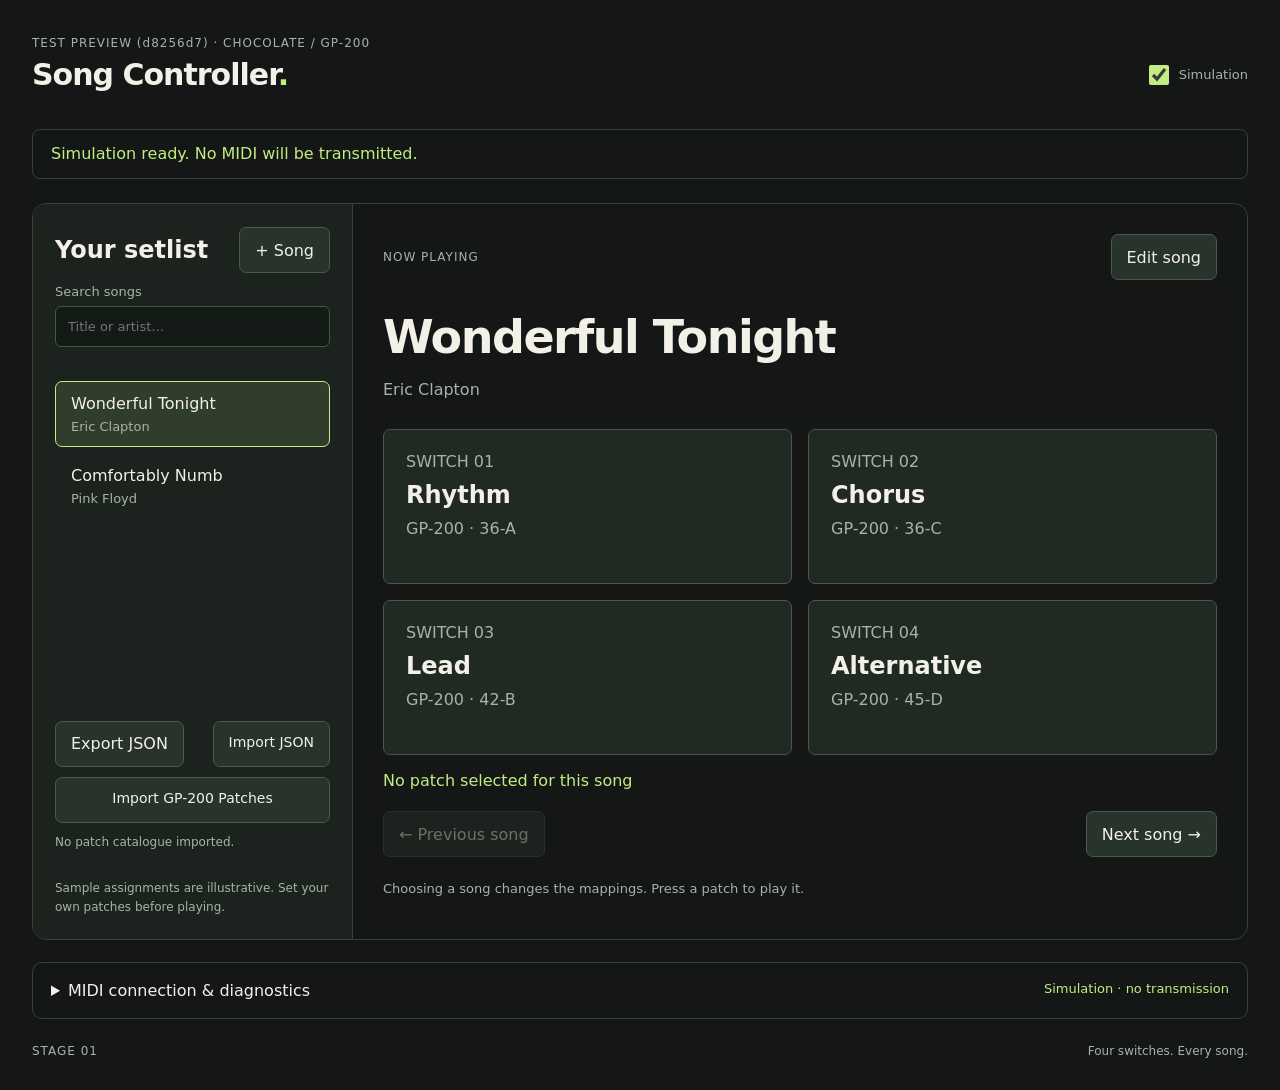
==== index.html @ b655207d "Preview of d8256d7: optional MIDI song selection (TEST)" ====
<!doctype html>
<html lang="en"><head><meta charset="utf-8"><meta name="viewport" content="width=device-width,initial-scale=1"><title>TEST PREVIEW · Chocolate · Song Controller</title><link rel="stylesheet" href="style.css"></head><body>
<header><div><span class="eyebrow">TEST PREVIEW (d8256d7) · CHOCOLATE / GP-200</span><h1>Song Controller<span class="dot">.</span></h1></div><label class="mode"><input id="simulation" type="checkbox" checked> Simulation</label></header>
<div id="notice" role="status" aria-live="polite">Simulation ready. No MIDI will be transmitted.</div>
<main><aside><div class="row"><h2>Your setlist</h2><button id="add">+ Song</button></div><label>Search songs<input id="search" type="search" placeholder="Title or artist…"></label><nav id="songs" aria-label="Song list"></nav><div class="row"><button id="export">Export JSON</button><label class="file">Import JSON<input id="import" type="file" accept=".json,application/json"></label></div><label class="file patch-import">Import GP-200 Patches<input id="patch-import" type="file" accept=".zip,application/zip"></label><p id="patch-summary" role="status" aria-live="polite">No patch catalogue imported.</p><small>Sample assignments are illustrative. Set your own patches before playing.</small></aside>
<section class="performance"><div class="row"><span class="eyebrow">NOW PLAYING</span><button id="edit">Edit song</button></div><h2 id="title"></h2><p id="artist"></p><div id="patches" class="patches"></div><p id="selected" aria-live="polite">No patch selected</p><div class="row"><button id="previous">← Previous song</button><button id="next">Next song →</button></div><p class="hint">Choosing a song changes the mappings. Press a patch to play it.</p></section></main>
<details><summary>MIDI connection & diagnostics <span id="status">Simulation</span></summary><div class="settings"><p>Close MIDI-OX first. GP-200 receive source: USB; receive channel: 1.</p><div class="row"><button id="discover">Find MIDI devices</button><button id="disconnect">Disconnect</button></div><label>Chocolate input<select id="input"></select></label><label>GP-200 output<select id="output"></select></label><label>Song Select MIDI Input (optional)<select id="song-input"></select></label><small>Optional: lets MobileSheets or another MIDI app choose songs by MIDI Song Number. Send CC0 (bank) before every Program Change; the last bank is remembered per channel.</small><button id="connect">Connect selected devices</button><pre id="log" aria-label="MIDI diagnostic log"></pre></div></details>
<dialog id="editor"><form id="form"><div class="row"><h2>Edit song</h2><button type="button" id="cancel">Cancel</button></div><label>Title<input name="title" required maxlength="200"></label><label>Artist<input name="artist" maxlength="200"></label><label>MIDI Song Number (optional)<input name="midiSong" type="number" min="1" max="16384" step="1" placeholder="None"></label><small id="midi-song-hint"></small><div id="assignments"></div><p id="edit-error" role="alert"></p><div class="row"><button type="button" id="up">Move up</button><button type="button" id="down">Move down</button><button type="button" id="delete" class="danger">Delete song</button><button type="submit" class="primary">Save changes</button></div></form></dialog>
<footer>STAGE 01 <span>Four switches. Every song.</span></footer><script type="module" src="app.js"></script></body></html>
---- style.css ----
:root{color-scheme:dark;font-family:Segoe UI,system-ui,sans-serif;background:#141715;color:#f3f0e7;--muted:#a7b3a9;--green:#c1ed83;--line:#364139}*{box-sizing:border-box}body{max-width:1400px;margin:auto;padding:32px}header,.row,footer{display:flex;align-items:center;justify-content:space-between;gap:12px}h1{font-size:30px;margin:6px 0 25px;letter-spacing:-1px}h2{margin:10px 0}.dot{color:var(--green)}.eyebrow,small,footer{font-size:12px;color:var(--muted);letter-spacing:1px}.mode{display:flex;align-items:center;gap:10px}#notice{padding:14px 18px;border:1px solid var(--line);border-radius:8px;color:var(--green);margin:12px 0 24px;min-height:50px}main{display:grid;grid-template-columns:320px 1fr;border:1px solid var(--line);border-radius:14px;overflow:hidden}aside{background:#1c221e;padding:22px;border-right:1px solid var(--line)}label{display:block;font-size:13px;color:var(--muted);margin:10px 0}input,select{display:block;width:100%;background:#141a16;color:#f3f0e7;border:1px solid #47564b;padding:12px;border-radius:6px;margin-top:7px;font:inherit}input[type=checkbox]{display:inline;width:20px;height:20px;margin:0;accent-color:var(--green)}button,.file{background:#28332b;color:#f3f0e7;border:1px solid #49594d;border-radius:7px;padding:12px 15px;font:inherit;cursor:pointer;min-height:46px}button:hover,.file:hover{background:#38493c}button:focus-visible,input:focus-visible,select:focus-visible,summary:focus-visible,.file:focus-within{outline:3px solid var(--green);outline-offset:3px}button:disabled{opacity:.4;cursor:default}nav{margin:18px 0;max-height:430px;overflow:auto}nav button{display:block;width:100%;text-align:left;background:transparent;border-color:transparent;margin:6px 0}nav button.active{border-color:var(--green);background:#303d2d}nav span{display:block;font-size:13px;color:var(--muted);margin-top:6px}.performance{padding:30px}#title{font-size:clamp(27px,4vw,46px);letter-spacing:-1.5px;margin-top:30px}#artist{color:var(--muted);margin-bottom:30px}.patches{display:grid;grid-template-columns:1fr 1fr;gap:16px}.patch{padding:22px;text-align:left;min-height:155px;background:#202a23;display:flex;flex-direction:column;gap:10px}.patch strong{font-size:24px}.patch span{color:var(--muted)}.patch.active{background:var(--green);color:#162014;border-color:var(--green)}.patch.active span{color:#30452b}#selected{min-height:24px;color:var(--green)}.hint{font-size:13px;color:var(--muted);margin-top:24px}small{display:block;line-height:1.6;margin-top:18px;letter-spacing:0}.file{position:relative;font-size:14px;margin:0;overflow:hidden}.file input{position:absolute;inset:0;opacity:0;cursor:pointer;margin:0}details{border:1px solid var(--line);border-radius:10px;margin-top:22px}summary{cursor:pointer;padding:18px}#status{float:right;font-size:13px;color:var(--green)}.settings{padding:0 22px 22px;max-width:800px}pre{background:#101410;padding:14px;max-height:180px;overflow:auto;white-space:pre-wrap;font-size:12px}dialog{background:#202a23;color:inherit;border:1px solid #60765a;border-radius:12px;width:min(700px,95vw);max-height:90vh;padding:24px}dialog::backdrop{background:#000a}fieldset{border:1px solid var(--line);border-radius:7px;margin:15px 0;display:grid;grid-template-columns:2fr 1fr 1fr;gap:12px}legend{color:var(--green)}.danger,#edit-error{color:#ffb4a6}.primary{background:var(--green);color:#162014}footer{padding-top:25px}footer span{letter-spacing:0}@media(max-width:800px){body{padding:16px}main{grid-template-columns:240px 1fr}.performance{padding:20px}.patches{gap:10px}.patch{padding:16px}.row{flex-wrap:wrap}}@media(max-width:600px){main{display:flex;flex-direction:column}aside{border-right:0;border-bottom:1px solid var(--line)}nav{max-height:180px}.patch{min-height:140px}.patch strong{font-size:21px}header{align-items:flex-start}h1{font-size:25px}.mode{font-size:12px}fieldset{grid-template-columns:1fr 1fr}fieldset label:first-of-type{grid-column:1/-1}#status{float:none;display:block;margin-top:8px}}

/* Keep long setlists inside their panel at every screen size. */
aside{display:flex;flex-direction:column;min-height:0;min-width:0}
aside nav{flex:1 1 auto;min-height:0;overscroll-behavior:contain}
aside>.row,aside>label,aside>small{flex-shrink:0}
.performance{min-width:0}
#title,.patch strong,nav button{overflow-wrap:anywhere}

/* Short laptop and landscape-tablet viewports, including browser chrome. */
@media(min-width:601px) and (max-height:850px){
  body{padding:14px 20px}
  header{min-height:48px}
  h1{font-size:26px;margin:2px 0 4px}
  #notice{min-height:40px;padding:9px 14px;margin:6px 0 12px;font-size:14px}
  main{grid-template-columns:280px 1fr}
  aside{padding:14px;max-height:max(430px,calc(100dvh - 190px))}
  aside h2{font-size:19px;margin:4px 0}
  aside label{margin:6px 0}
  aside input{padding:10px;margin-top:4px}
  aside nav{margin:8px 0;max-height:none}
  nav button{padding:8px 10px;margin:2px 0;min-height:48px}
  nav span{margin-top:3px;font-size:12px}
  aside>.row{gap:6px}
  aside .row button,aside .file{padding:10px;font-size:13px;min-height:44px}
  aside small{margin-top:10px;line-height:1.4}
  .performance{padding:14px 20px}
  .performance>.row:first-child button{min-height:44px;padding:9px 14px}
  #title{font-size:clamp(26px,3vw,36px);letter-spacing:-1px;line-height:1.15;margin:10px 0 4px}
  #artist{margin:0 0 14px;font-size:15px}
  .patches{gap:10px}
  .patch{padding:12px 16px;min-height:104px;gap:5px}
  .patch strong{font-size:22px;line-height:1.15}
  .patch span{font-size:13px}
  #selected{font-size:13px;min-height:18px;margin:8px 0}
  .performance>.row button{min-height:44px;padding:9px 14px}
  .hint{font-size:12px;margin:10px 0 0}
  details{margin-top:12px}
  summary{padding:12px 16px;min-height:44px}
  footer{padding-top:12px}
}
@media(min-width:601px) and (max-width:900px) and (max-height:850px){
  main{grid-template-columns:240px 1fr}
  .performance{padding:14px}
  .patch{padding:12px}
}
@media(max-width:600px){
  aside nav{flex:0 1 auto;max-height:180px}
}

/* One compact search field per switch, with bounded results only while searching. */
#patch-summary{white-space:pre-wrap;overflow-wrap:anywhere;font-size:12px;color:var(--muted);max-height:110px;overflow:auto;flex-shrink:0}
.patch-import{flex-shrink:0;text-align:center;margin-top:10px}
.patch-picker{grid-column:1/-1;position:relative;min-width:0;margin:0}
.patch-results{position:absolute;top:100%;left:0;right:0;z-index:2;max-height:150px;overflow:auto;background:#141a16;border:1px solid var(--line);box-shadow:0 6px 16px #0008}
.patch-results:empty{display:none}
.patch-results button{display:block;width:100%;text-align:left;border:0;border-radius:0;min-height:36px;padding:8px;font-size:13px;overflow-wrap:anywhere}
.patch-results p{padding:8px;margin:0;font-size:13px}
#editor{padding:16px;width:min(760px,95vw);overflow:auto}
#editor form>label{display:inline-block;width:calc(50% - 8px);margin:4px 4px 8px 0}
#assignments{display:grid;grid-template-columns:1fr 1fr;gap:10px}
#assignments fieldset{min-width:0;margin:0;padding:10px;gap:6px;grid-template-columns:minmax(0,2fr) minmax(65px,1fr) minmax(60px,1fr)}
#assignments label{margin:2px 0;min-width:0}
#editor input,#editor select{padding:8px;margin-top:4px;min-height:36px}
#editor .row{flex-wrap:wrap}
@media(max-width:600px){#assignments{grid-template-columns:1fr}#editor form>label{display:block;width:100%}#assignments fieldset label:first-of-type{grid-column:auto}}

#assignments fieldset:nth-child(n+3) .patch-results{top:auto;bottom:100%}
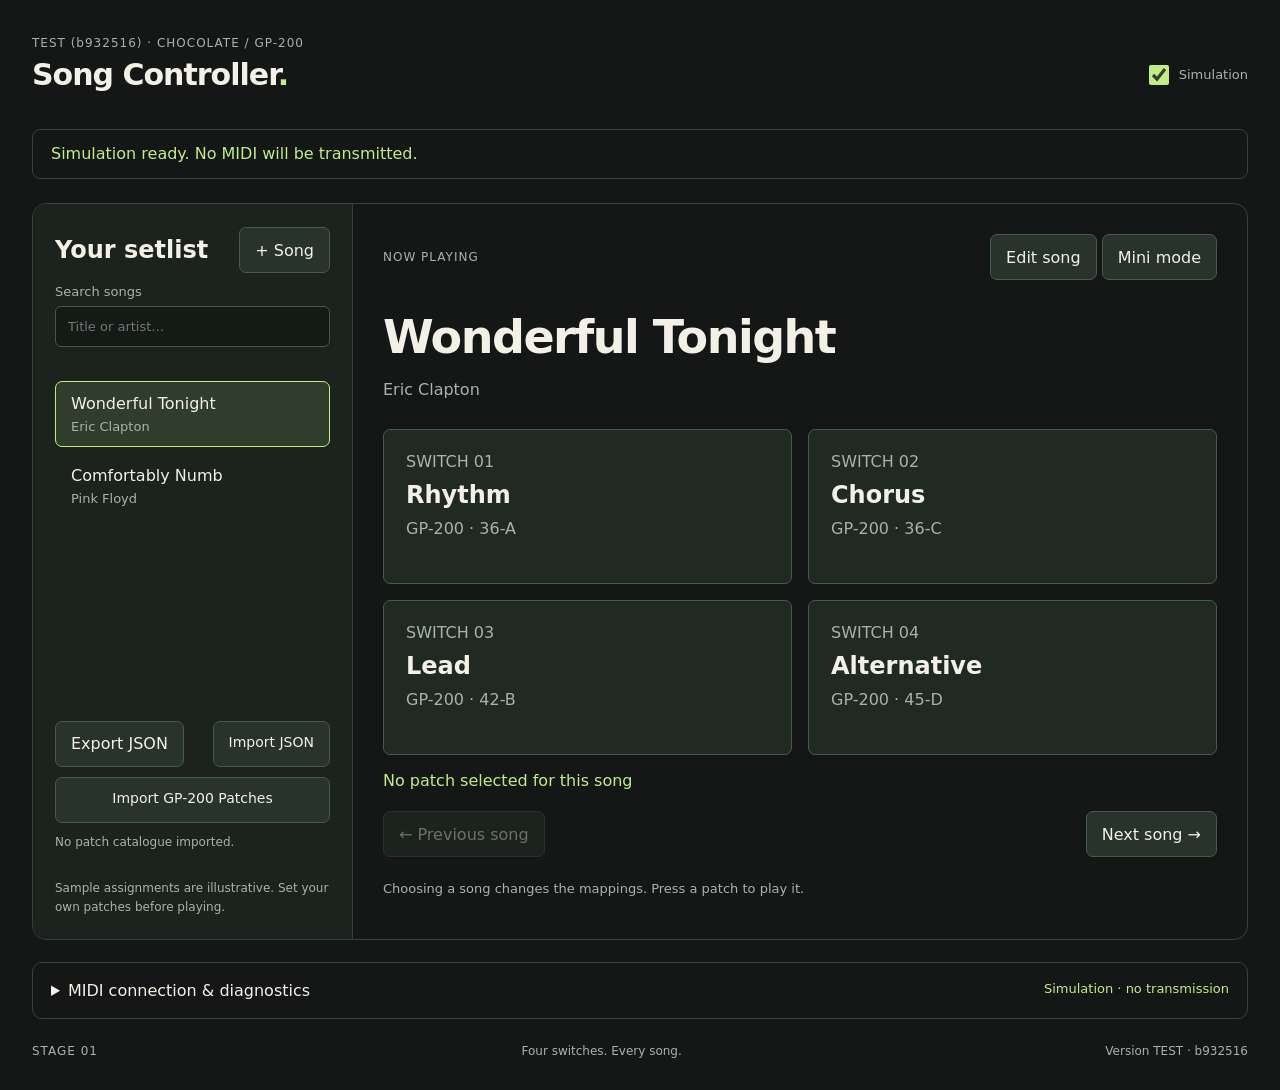
==== commit 44145995: "Preview of b932516: Mini Mode and installable PWA (TEST) Co-Authored-By: Claude Opus 5.5 <noreply@an" ====
--- a/index.html
+++ b/index.html
@@ -1,9 +1,9 @@
 <!doctype html>
-<html lang="en"><head><meta charset="utf-8"><meta name="viewport" content="width=device-width,initial-scale=1"><title>TEST PREVIEW · Chocolate · Song Controller</title><link rel="stylesheet" href="style.css"></head><body>
-<header><div><span class="eyebrow">TEST PREVIEW (d8256d7) · CHOCOLATE / GP-200</span><h1>Song Controller<span class="dot">.</span></h1></div><label class="mode"><input id="simulation" type="checkbox" checked> Simulation</label></header>
-<div id="notice" role="status" aria-live="polite">Simulation ready. No MIDI will be transmitted.</div>
+<html lang="en"><head><meta charset="utf-8"><meta name="viewport" content="width=device-width,initial-scale=1"><title>Chocolate · Song Controller</title><link rel="stylesheet" href="style.css"><link rel="manifest" href="manifest.webmanifest"><meta name="theme-color" content="#141715"><link rel="icon" href="icons/live-192.png"><script src="version.js"></script></head><body>
+<header><div><span class="eyebrow" id="eyebrow">CHOCOLATE / GP-200</span><h1>Song Controller<span class="dot">.</span></h1></div><label class="mode"><input id="simulation" type="checkbox" checked> Simulation</label></header>
+<button id="update" hidden>Update ready · reload</button><div id="notice" role="status" aria-live="polite">Simulation ready. No MIDI will be transmitted.</div>
 <main><aside><div class="row"><h2>Your setlist</h2><button id="add">+ Song</button></div><label>Search songs<input id="search" type="search" placeholder="Title or artist…"></label><nav id="songs" aria-label="Song list"></nav><div class="row"><button id="export">Export JSON</button><label class="file">Import JSON<input id="import" type="file" accept=".json,application/json"></label></div><label class="file patch-import">Import GP-200 Patches<input id="patch-import" type="file" accept=".zip,application/zip"></label><p id="patch-summary" role="status" aria-live="polite">No patch catalogue imported.</p><small>Sample assignments are illustrative. Set your own patches before playing.</small></aside>
-<section class="performance"><div class="row"><span class="eyebrow">NOW PLAYING</span><button id="edit">Edit song</button></div><h2 id="title"></h2><p id="artist"></p><div id="patches" class="patches"></div><p id="selected" aria-live="polite">No patch selected</p><div class="row"><button id="previous">← Previous song</button><button id="next">Next song →</button></div><p class="hint">Choosing a song changes the mappings. Press a patch to play it.</p></section></main>
+<section class="performance"><div class="row"><span class="eyebrow">NOW PLAYING</span><span class="actions"><button id="edit">Edit song</button> <button id="mini-toggle">Mini mode</button></span></div><h2 id="title"></h2><p id="artist"></p><div id="patches" class="patches"></div><p id="selected" aria-live="polite">No patch selected</p><div class="row"><button id="previous">← Previous song</button><button id="next">Next song →</button></div><p class="hint">Choosing a song changes the mappings. Press a patch to play it.</p></section></main>
 <details><summary>MIDI connection & diagnostics <span id="status">Simulation</span></summary><div class="settings"><p>Close MIDI-OX first. GP-200 receive source: USB; receive channel: 1.</p><div class="row"><button id="discover">Find MIDI devices</button><button id="disconnect">Disconnect</button></div><label>Chocolate input<select id="input"></select></label><label>GP-200 output<select id="output"></select></label><label>Song Select MIDI Input (optional)<select id="song-input"></select></label><small>Optional: lets MobileSheets or another MIDI app choose songs by MIDI Song Number. Send CC0 (bank) before every Program Change; the last bank is remembered per channel.</small><button id="connect">Connect selected devices</button><pre id="log" aria-label="MIDI diagnostic log"></pre></div></details>
 <dialog id="editor"><form id="form"><div class="row"><h2>Edit song</h2><button type="button" id="cancel">Cancel</button></div><label>Title<input name="title" required maxlength="200"></label><label>Artist<input name="artist" maxlength="200"></label><label>MIDI Song Number (optional)<input name="midiSong" type="number" min="1" max="16384" step="1" placeholder="None"></label><small id="midi-song-hint"></small><div id="assignments"></div><p id="edit-error" role="alert"></p><div class="row"><button type="button" id="up">Move up</button><button type="button" id="down">Move down</button><button type="button" id="delete" class="danger">Delete song</button><button type="submit" class="primary">Save changes</button></div></form></dialog>
-<footer>STAGE 01 <span>Four switches. Every song.</span></footer><script type="module" src="app.js"></script></body></html>
+<footer>STAGE 01 <span>Four switches. Every song.</span><span id="version"></span></footer><script type="module" src="app.js"></script></body></html>
--- a/style.css
+++ b/style.css
@@ -1,68 +1,90 @@
-:root{color-scheme:dark;font-family:Segoe UI,system-ui,sans-serif;background:#141715;color:#f3f0e7;--muted:#a7b3a9;--green:#c1ed83;--line:#364139}*{box-sizing:border-box}body{max-width:1400px;margin:auto;padding:32px}header,.row,footer{display:flex;align-items:center;justify-content:space-between;gap:12px}h1{font-size:30px;margin:6px 0 25px;letter-spacing:-1px}h2{margin:10px 0}.dot{color:var(--green)}.eyebrow,small,footer{font-size:12px;color:var(--muted);letter-spacing:1px}.mode{display:flex;align-items:center;gap:10px}#notice{padding:14px 18px;border:1px solid var(--line);border-radius:8px;color:var(--green);margin:12px 0 24px;min-height:50px}main{display:grid;grid-template-columns:320px 1fr;border:1px solid var(--line);border-radius:14px;overflow:hidden}aside{background:#1c221e;padding:22px;border-right:1px solid var(--line)}label{display:block;font-size:13px;color:var(--muted);margin:10px 0}input,select{display:block;width:100%;background:#141a16;color:#f3f0e7;border:1px solid #47564b;padding:12px;border-radius:6px;margin-top:7px;font:inherit}input[type=checkbox]{display:inline;width:20px;height:20px;margin:0;accent-color:var(--green)}button,.file{background:#28332b;color:#f3f0e7;border:1px solid #49594d;border-radius:7px;padding:12px 15px;font:inherit;cursor:pointer;min-height:46px}button:hover,.file:hover{background:#38493c}button:focus-visible,input:focus-visible,select:focus-visible,summary:focus-visible,.file:focus-within{outline:3px solid var(--green);outline-offset:3px}button:disabled{opacity:.4;cursor:default}nav{margin:18px 0;max-height:430px;overflow:auto}nav button{display:block;width:100%;text-align:left;background:transparent;border-color:transparent;margin:6px 0}nav button.active{border-color:var(--green);background:#303d2d}nav span{display:block;font-size:13px;color:var(--muted);margin-top:6px}.performance{padding:30px}#title{font-size:clamp(27px,4vw,46px);letter-spacing:-1.5px;margin-top:30px}#artist{color:var(--muted);margin-bottom:30px}.patches{display:grid;grid-template-columns:1fr 1fr;gap:16px}.patch{padding:22px;text-align:left;min-height:155px;background:#202a23;display:flex;flex-direction:column;gap:10px}.patch strong{font-size:24px}.patch span{color:var(--muted)}.patch.active{background:var(--green);color:#162014;border-color:var(--green)}.patch.active span{color:#30452b}#selected{min-height:24px;color:var(--green)}.hint{font-size:13px;color:var(--muted);margin-top:24px}small{display:block;line-height:1.6;margin-top:18px;letter-spacing:0}.file{position:relative;font-size:14px;margin:0;overflow:hidden}.file input{position:absolute;inset:0;opacity:0;cursor:pointer;margin:0}details{border:1px solid var(--line);border-radius:10px;margin-top:22px}summary{cursor:pointer;padding:18px}#status{float:right;font-size:13px;color:var(--green)}.settings{padding:0 22px 22px;max-width:800px}pre{background:#101410;padding:14px;max-height:180px;overflow:auto;white-space:pre-wrap;font-size:12px}dialog{background:#202a23;color:inherit;border:1px solid #60765a;border-radius:12px;width:min(700px,95vw);max-height:90vh;padding:24px}dialog::backdrop{background:#000a}fieldset{border:1px solid var(--line);border-radius:7px;margin:15px 0;display:grid;grid-template-columns:2fr 1fr 1fr;gap:12px}legend{color:var(--green)}.danger,#edit-error{color:#ffb4a6}.primary{background:var(--green);color:#162014}footer{padding-top:25px}footer span{letter-spacing:0}@media(max-width:800px){body{padding:16px}main{grid-template-columns:240px 1fr}.performance{padding:20px}.patches{gap:10px}.patch{padding:16px}.row{flex-wrap:wrap}}@media(max-width:600px){main{display:flex;flex-direction:column}aside{border-right:0;border-bottom:1px solid var(--line)}nav{max-height:180px}.patch{min-height:140px}.patch strong{font-size:21px}header{align-items:flex-start}h1{font-size:25px}.mode{font-size:12px}fieldset{grid-template-columns:1fr 1fr}fieldset label:first-of-type{grid-column:1/-1}#status{float:none;display:block;margin-top:8px}}
+:root{color-scheme:dark;font-family:Segoe UI,system-ui,sans-serif;background:#141715;color:#f3f0e7;--muted:#a7b3a9;--green:#c1ed83;--line:#364139}*{box-sizing:border-box}body{max-width:1400px;margin:auto;padding:32px}header,.row,footer{display:flex;align-items:center;justify-content:space-between;gap:12px}h1{font-size:30px;margin:6px 0 25px;letter-spacing:-1px}h2{margin:10px 0}.dot{color:var(--green)}.eyebrow,small,footer{font-size:12px;color:var(--muted);letter-spacing:1px}.mode{display:flex;align-items:center;gap:10px}#notice{padding:14px 18px;border:1px solid var(--line);border-radius:8px;color:var(--green);margin:12px 0 24px;min-height:50px}main{display:grid;grid-template-columns:320px 1fr;border:1px solid var(--line);border-radius:14px;overflow:hidden}aside{background:#1c221e;padding:22px;border-right:1px solid var(--line)}label{display:block;font-size:13px;color:var(--muted);margin:10px 0}input,select{display:block;width:100%;background:#141a16;color:#f3f0e7;border:1px solid #47564b;padding:12px;border-radius:6px;margin-top:7px;font:inherit}input[type=checkbox]{display:inline;width:20px;height:20px;margin:0;accent-color:var(--green)}button,.file{background:#28332b;color:#f3f0e7;border:1px solid #49594d;border-radius:7px;padding:12px 15px;font:inherit;cursor:pointer;min-height:46px}button:hover,.file:hover{background:#38493c}button:focus-visible,input:focus-visible,select:focus-visible,summary:focus-visible,.file:focus-within{outline:3px solid var(--green);outline-offset:3px}button:disabled{opacity:.4;cursor:default}nav{margin:18px 0;max-height:430px;overflow:auto}nav button{display:block;width:100%;text-align:left;background:transparent;border-color:transparent;margin:6px 0}nav button.active{border-color:var(--green);background:#303d2d}nav span{display:block;font-size:13px;color:var(--muted);margin-top:6px}.performance{padding:30px}#title{font-size:clamp(27px,4vw,46px);letter-spacing:-1.5px;margin-top:30px}#artist{color:var(--muted);margin-bottom:30px}.patches{display:grid;grid-template-columns:1fr 1fr;gap:16px}.patch{padding:22px;text-align:left;min-height:155px;background:#202a23;display:flex;flex-direction:column;gap:10px}.patch strong{font-size:24px}.patch span{color:var(--muted)}.patch.active{background:var(--green);color:#162014;border-color:var(--green)}.patch.active span{color:#30452b}#selected{min-height:24px;color:var(--green)}.hint{font-size:13px;color:var(--muted);margin-top:24px}small{display:block;line-height:1.6;margin-top:18px;letter-spacing:0}.file{position:relative;font-size:14px;margin:0;overflow:hidden}.file input{position:absolute;inset:0;opacity:0;cursor:pointer;margin:0}details{border:1px solid var(--line);border-radius:10px;margin-top:22px}summary{cursor:pointer;padding:18px}#status{float:right;font-size:13px;color:var(--green)}.settings{padding:0 22px 22px;max-width:800px}pre{background:#101410;padding:14px;max-height:180px;overflow:auto;white-space:pre-wrap;font-size:12px}dialog{background:#202a23;color:inherit;border:1px solid #60765a;border-radius:12px;width:min(700px,95vw);max-height:90vh;padding:24px}dialog::backdrop{background:#000a}fieldset{border:1px solid var(--line);border-radius:7px;margin:15px 0;display:grid;grid-template-columns:2fr 1fr 1fr;gap:12px}legend{color:var(--green)}.danger,#edit-error{color:#ffb4a6}.primary{background:var(--green);color:#162014}footer{padding-top:25px}footer span{letter-spacing:0}@media(max-width:800px){body{padding:16px}main{grid-template-columns:240px 1fr}.performance{padding:20px}.patches{gap:10px}.patch{padding:16px}.row{flex-wrap:wrap}}@media(max-width:600px){main{display:flex;flex-direction:column}aside{border-right:0;border-bottom:1px solid var(--line)}nav{max-height:180px}.patch{min-height:140px}.patch strong{font-size:21px}header{align-items:flex-start}h1{font-size:25px}.mode{font-size:12px}fieldset{grid-template-columns:1fr 1fr}fieldset label:first-of-type{grid-column:1/-1}#status{float:none;display:block;margin-top:8px}}
+
+/* Keep long setlists inside their panel at every screen size. */
+aside{display:flex;flex-direction:column;min-height:0;min-width:0}
+aside nav{flex:1 1 auto;min-height:0;overscroll-behavior:contain}
+aside>.row,aside>label,aside>small{flex-shrink:0}
+.performance{min-width:0}
+#title,.patch strong,nav button{overflow-wrap:anywhere}
+
+/* Short laptop and landscape-tablet viewports, including browser chrome. */
+@media(min-width:601px) and (max-height:850px){
+  body{padding:14px 20px}
+  header{min-height:48px}
+  h1{font-size:26px;margin:2px 0 4px}
+  #notice{min-height:40px;padding:9px 14px;margin:6px 0 12px;font-size:14px}
+  main{grid-template-columns:280px 1fr}
+  aside{padding:14px;max-height:max(430px,calc(100dvh - 190px))}
+  aside h2{font-size:19px;margin:4px 0}
+  aside label{margin:6px 0}
+  aside input{padding:10px;margin-top:4px}
+  aside nav{margin:8px 0;max-height:none}
+  nav button{padding:8px 10px;margin:2px 0;min-height:48px}
+  nav span{margin-top:3px;font-size:12px}
+  aside>.row{gap:6px}
+  aside .row button,aside .file{padding:10px;font-size:13px;min-height:44px}
+  aside small{margin-top:10px;line-height:1.4}
+  .performance{padding:14px 20px}
+  .performance>.row:first-child button{min-height:44px;padding:9px 14px}
+  #title{font-size:clamp(26px,3vw,36px);letter-spacing:-1px;line-height:1.15;margin:10px 0 4px}
+  #artist{margin:0 0 14px;font-size:15px}
+  .patches{gap:10px}
+  .patch{padding:12px 16px;min-height:104px;gap:5px}
+  .patch strong{font-size:22px;line-height:1.15}
+  .patch span{font-size:13px}
+  #selected{font-size:13px;min-height:18px;margin:8px 0}
+  .performance>.row button{min-height:44px;padding:9px 14px}
+  .hint{font-size:12px;margin:10px 0 0}
+  details{margin-top:12px}
+  summary{padding:12px 16px;min-height:44px}
+  footer{padding-top:12px}
+}
+@media(min-width:601px) and (max-width:900px) and (max-height:850px){
+  main{grid-template-columns:240px 1fr}
+  .performance{padding:14px}
+  .patch{padding:12px}
+}
+@media(max-width:600px){
+  aside nav{flex:0 1 auto;max-height:180px}
+}
+
+/* One compact search field per switch, with bounded results only while searching. */
+#patch-summary{white-space:pre-wrap;overflow-wrap:anywhere;font-size:12px;color:var(--muted);max-height:110px;overflow:auto;flex-shrink:0}
+.patch-import{flex-shrink:0;text-align:center;margin-top:10px}
+.patch-picker{grid-column:1/-1;position:relative;min-width:0;margin:0}
+.patch-results{position:absolute;top:100%;left:0;right:0;z-index:2;max-height:150px;overflow:auto;background:#141a16;border:1px solid var(--line);box-shadow:0 6px 16px #0008}
+.patch-results:empty{display:none}
+.patch-results button{display:block;width:100%;text-align:left;border:0;border-radius:0;min-height:36px;padding:8px;font-size:13px;overflow-wrap:anywhere}
+.patch-results p{padding:8px;margin:0;font-size:13px}
+#editor{padding:16px;width:min(760px,95vw);overflow:auto}
+#editor form>label{display:inline-block;width:calc(50% - 8px);margin:4px 4px 8px 0}
+#assignments{display:grid;grid-template-columns:1fr 1fr;gap:10px}
+#assignments fieldset{min-width:0;margin:0;padding:10px;gap:6px;grid-template-columns:minmax(0,2fr) minmax(65px,1fr) minmax(60px,1fr)}
+#assignments label{margin:2px 0;min-width:0}
+#editor input,#editor select{padding:8px;margin-top:4px;min-height:36px}
+#editor .row{flex-wrap:wrap}
+@media(max-width:600px){#assignments{grid-template-columns:1fr}#editor form>label{display:block;width:100%}#assignments fieldset label:first-of-type{grid-column:auto}}
+
+#assignments fieldset:nth-child(n+3) .patch-results{top:auto;bottom:100%}
 
-/* Keep long setlists inside their panel at every screen size. */
-aside{display:flex;flex-direction:column;min-height:0;min-width:0}
-aside nav{flex:1 1 auto;min-height:0;overscroll-behavior:contain}
-aside>.row,aside>label,aside>small{flex-shrink:0}
-.performance{min-width:0}
-#title,.patch strong,nav button{overflow-wrap:anywhere}
-
-/* Short laptop and landscape-tablet viewports, including browser chrome. */
-@media(min-width:601px) and (max-height:850px){
-  body{padding:14px 20px}
-  header{min-height:48px}
-  h1{font-size:26px;margin:2px 0 4px}
-  #notice{min-height:40px;padding:9px 14px;margin:6px 0 12px;font-size:14px}
-  main{grid-template-columns:280px 1fr}
-  aside{padding:14px;max-height:max(430px,calc(100dvh - 190px))}
-  aside h2{font-size:19px;margin:4px 0}
-  aside label{margin:6px 0}
-  aside input{padding:10px;margin-top:4px}
-  aside nav{margin:8px 0;max-height:none}
-  nav button{padding:8px 10px;margin:2px 0;min-height:48px}
-  nav span{margin-top:3px;font-size:12px}
-  aside>.row{gap:6px}
-  aside .row button,aside .file{padding:10px;font-size:13px;min-height:44px}
-  aside small{margin-top:10px;line-height:1.4}
-  .performance{padding:14px 20px}
-  .performance>.row:first-child button{min-height:44px;padding:9px 14px}
-  #title{font-size:clamp(26px,3vw,36px);letter-spacing:-1px;line-height:1.15;margin:10px 0 4px}
-  #artist{margin:0 0 14px;font-size:15px}
-  .patches{gap:10px}
-  .patch{padding:12px 16px;min-height:104px;gap:5px}
-  .patch strong{font-size:22px;line-height:1.15}
-  .patch span{font-size:13px}
-  #selected{font-size:13px;min-height:18px;margin:8px 0}
-  .performance>.row button{min-height:44px;padding:9px 14px}
-  .hint{font-size:12px;margin:10px 0 0}
-  details{margin-top:12px}
-  summary{padding:12px 16px;min-height:44px}
-  footer{padding-top:12px}
-}
-@media(min-width:601px) and (max-width:900px) and (max-height:850px){
-  main{grid-template-columns:240px 1fr}
-  .performance{padding:14px}
-  .patch{padding:12px}
-}
-@media(max-width:600px){
-  aside nav{flex:0 1 auto;max-height:180px}
-}
-
-/* One compact search field per switch, with bounded results only while searching. */
-#patch-summary{white-space:pre-wrap;overflow-wrap:anywhere;font-size:12px;color:var(--muted);max-height:110px;overflow:auto;flex-shrink:0}
-.patch-import{flex-shrink:0;text-align:center;margin-top:10px}
-.patch-picker{grid-column:1/-1;position:relative;min-width:0;margin:0}
-.patch-results{position:absolute;top:100%;left:0;right:0;z-index:2;max-height:150px;overflow:auto;background:#141a16;border:1px solid var(--line);box-shadow:0 6px 16px #0008}
-.patch-results:empty{display:none}
-.patch-results button{display:block;width:100%;text-align:left;border:0;border-radius:0;min-height:36px;padding:8px;font-size:13px;overflow-wrap:anywhere}
-.patch-results p{padding:8px;margin:0;font-size:13px}
-#editor{padding:16px;width:min(760px,95vw);overflow:auto}
-#editor form>label{display:inline-block;width:calc(50% - 8px);margin:4px 4px 8px 0}
-#assignments{display:grid;grid-template-columns:1fr 1fr;gap:10px}
-#assignments fieldset{min-width:0;margin:0;padding:10px;gap:6px;grid-template-columns:minmax(0,2fr) minmax(65px,1fr) minmax(60px,1fr)}
-#assignments label{margin:2px 0;min-width:0}
-#editor input,#editor select{padding:8px;margin-top:4px;min-height:36px}
-#editor .row{flex-wrap:wrap}
-@media(max-width:600px){#assignments{grid-template-columns:1fr}#editor form>label{display:block;width:100%}#assignments fieldset label:first-of-type{grid-column:auto}}
-
-#assignments fieldset:nth-child(n+3) .patch-results{top:auto;bottom:100%}
+/* Mini Mode: title + four patches for a shallow floating window over MobileSheets. */
+#update{display:block;margin:8px 0 0;background:var(--green);color:#162014}
+#update[hidden]{display:none}
+footer #version{color:var(--muted)}
+body.mini{padding:8px 10px;display:flex;flex-direction:column;gap:6px}
+body.mini>header,body.mini aside,body.mini details,body.mini footer,body.mini #update,body.mini #artist,body.mini #selected,body.mini .hint,body.mini .performance>.row:not(:first-child),body.mini .performance .eyebrow,body.mini #edit{display:none}
+body.mini main{display:block;border:0;order:0}
+body.mini .performance{padding:0;display:grid;grid-template-columns:minmax(0,1fr) auto;align-items:center;gap:6px 10px}
+body.mini .performance>*{grid-column:1/-1}
+body.mini #title{grid-row:1;grid-column:1;margin:0;font-size:clamp(18px,4.5vh,26px);letter-spacing:-.5px;line-height:1.15;white-space:nowrap;overflow:hidden;text-overflow:ellipsis}
+body.mini .performance>.row:first-child{grid-row:1;grid-column:2}
+body.mini #mini-toggle{min-height:44px;padding:8px 14px}
+body.mini .patches{grid-template-columns:repeat(4,minmax(0,1fr));gap:8px}
+body.mini .patch{min-height:64px;padding:8px 10px;gap:2px;justify-content:center}
+body.mini .patch>span:first-child{display:none}
+body.mini .patch::before{content:attr(data-key);font-size:12px;font-weight:700;color:var(--muted)}
+body.mini .patch.active::before{color:#30452b}
+body.mini .patch strong{font-size:clamp(15px,4vh,20px);line-height:1.15;overflow:hidden;display:-webkit-box;-webkit-line-clamp:2;-webkit-box-orient:vertical}
+body.mini .patch span{font-size:11px}
+body.mini #notice{order:1;margin:0;min-height:0;padding:3px 8px;font-size:12px;white-space:nowrap;overflow:hidden;text-overflow:ellipsis}
+@media(max-width:420px){body.mini .patches{grid-template-columns:1fr 1fr}}
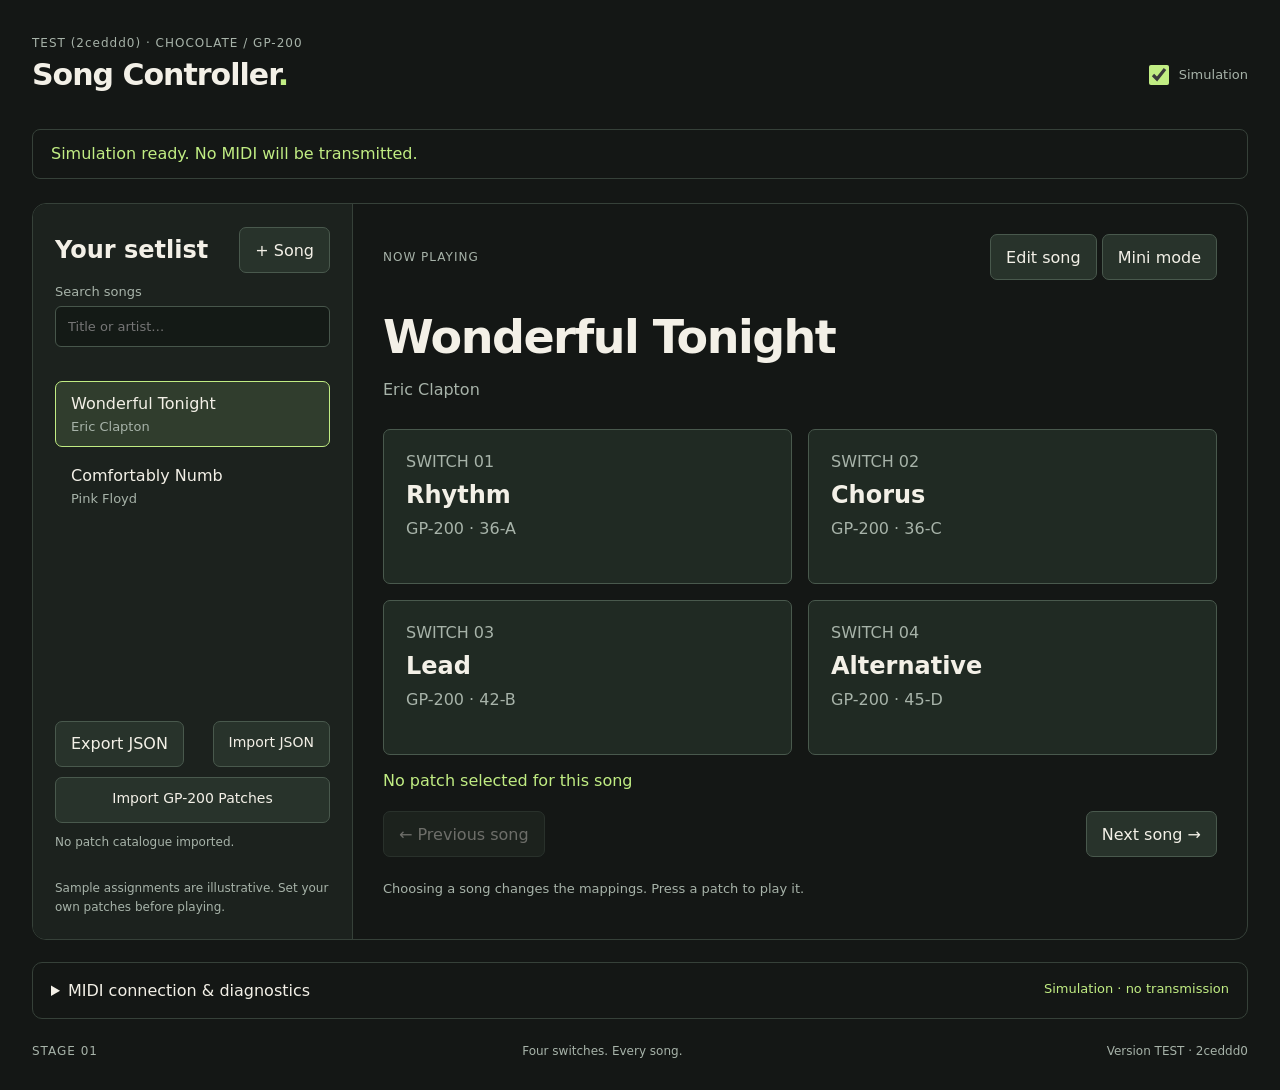
==== commit 279acb4e: "Preview of 2ceddd0: Mini Mode song dropdown (TEST) Co-Authored-By: Claude Opus 5.5 <noreply@anthropi" ====
--- a/index.html
+++ b/index.html
@@ -3,7 +3,7 @@
 <header><div><span class="eyebrow" id="eyebrow">CHOCOLATE / GP-200</span><h1>Song Controller<span class="dot">.</span></h1></div><label class="mode"><input id="simulation" type="checkbox" checked> Simulation</label></header>
 <button id="update" hidden>Update ready · reload</button><div id="notice" role="status" aria-live="polite">Simulation ready. No MIDI will be transmitted.</div>
 <main><aside><div class="row"><h2>Your setlist</h2><button id="add">+ Song</button></div><label>Search songs<input id="search" type="search" placeholder="Title or artist…"></label><nav id="songs" aria-label="Song list"></nav><div class="row"><button id="export">Export JSON</button><label class="file">Import JSON<input id="import" type="file" accept=".json,application/json"></label></div><label class="file patch-import">Import GP-200 Patches<input id="patch-import" type="file" accept=".zip,application/zip"></label><p id="patch-summary" role="status" aria-live="polite">No patch catalogue imported.</p><small>Sample assignments are illustrative. Set your own patches before playing.</small></aside>
-<section class="performance"><div class="row"><span class="eyebrow">NOW PLAYING</span><span class="actions"><button id="edit">Edit song</button> <button id="mini-toggle">Mini mode</button></span></div><h2 id="title"></h2><p id="artist"></p><div id="patches" class="patches"></div><p id="selected" aria-live="polite">No patch selected</p><div class="row"><button id="previous">← Previous song</button><button id="next">Next song →</button></div><p class="hint">Choosing a song changes the mappings. Press a patch to play it.</p></section></main>
+<section class="performance"><div class="row"><span class="eyebrow">NOW PLAYING</span><span class="actions"><button id="edit">Edit song</button> <button id="mini-toggle">Mini mode</button></span></div><h2 id="title"></h2><select id="mini-song" aria-label="Current song"></select><p id="artist"></p><div id="patches" class="patches"></div><p id="selected" aria-live="polite">No patch selected</p><div class="row"><button id="previous">← Previous song</button><button id="next">Next song →</button></div><p class="hint">Choosing a song changes the mappings. Press a patch to play it.</p></section></main>
 <details><summary>MIDI connection & diagnostics <span id="status">Simulation</span></summary><div class="settings"><p>Close MIDI-OX first. GP-200 receive source: USB; receive channel: 1.</p><div class="row"><button id="discover">Find MIDI devices</button><button id="disconnect">Disconnect</button></div><label>Chocolate input<select id="input"></select></label><label>GP-200 output<select id="output"></select></label><label>Song Select MIDI Input (optional)<select id="song-input"></select></label><small>Optional: lets MobileSheets or another MIDI app choose songs by MIDI Song Number. Send CC0 (bank) before every Program Change; the last bank is remembered per channel.</small><button id="connect">Connect selected devices</button><pre id="log" aria-label="MIDI diagnostic log"></pre></div></details>
 <dialog id="editor"><form id="form"><div class="row"><h2>Edit song</h2><button type="button" id="cancel">Cancel</button></div><label>Title<input name="title" required maxlength="200"></label><label>Artist<input name="artist" maxlength="200"></label><label>MIDI Song Number (optional)<input name="midiSong" type="number" min="1" max="16384" step="1" placeholder="None"></label><small id="midi-song-hint"></small><div id="assignments"></div><p id="edit-error" role="alert"></p><div class="row"><button type="button" id="up">Move up</button><button type="button" id="down">Move down</button><button type="button" id="delete" class="danger">Delete song</button><button type="submit" class="primary">Save changes</button></div></form></dialog>
 <footer>STAGE 01 <span>Four switches. Every song.</span><span id="version"></span></footer><script type="module" src="app.js"></script></body></html>
--- a/style.css
+++ b/style.css
@@ -88,3 +88,6 @@
 body.mini .patch span{font-size:11px}
 body.mini #notice{order:1;margin:0;min-height:0;padding:3px 8px;font-size:12px;white-space:nowrap;overflow:hidden;text-overflow:ellipsis}
 @media(max-width:420px){body.mini .patches{grid-template-columns:1fr 1fr}}
+#mini-song{display:none}
+body.mini #title{display:none}
+body.mini #mini-song{display:block;grid-row:1;grid-column:1;margin:0;min-height:44px;padding:6px 10px;font-size:clamp(16px,4vh,20px);font-weight:600;text-overflow:ellipsis}
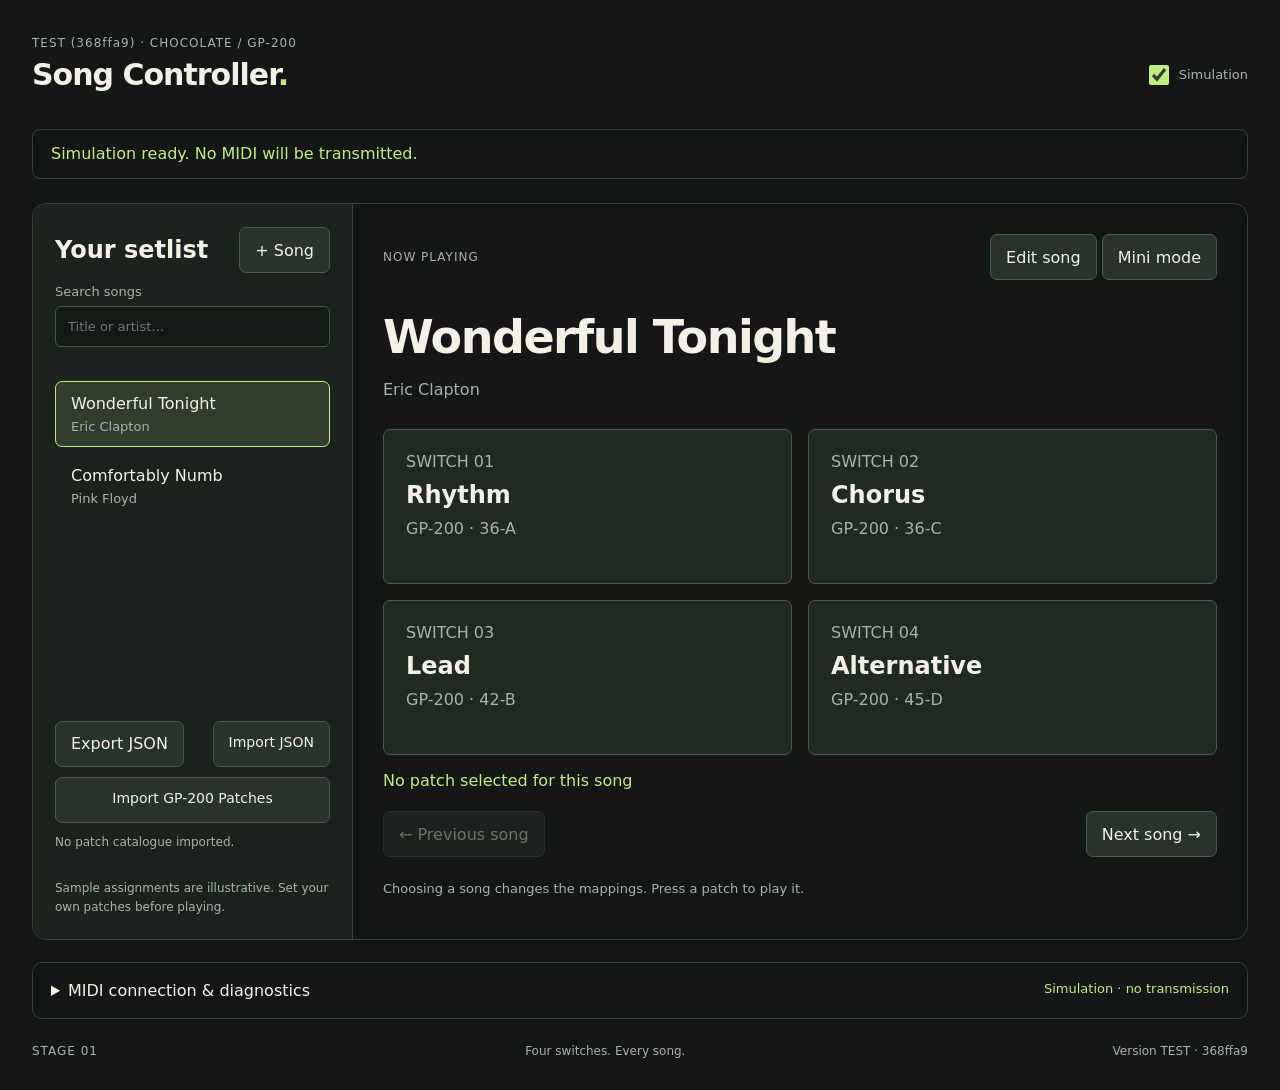
==== commit 9a704aa7: "Preview of 368ffa9: patch catalogue reconciliation (TEST) Co-Authored-By: Claude Opus 5.5 <noreply@a" ====
--- a/index.html
+++ b/index.html
@@ -2,8 +2,9 @@
 <html lang="en"><head><meta charset="utf-8"><meta name="viewport" content="width=device-width,initial-scale=1"><title>Chocolate · Song Controller</title><link rel="stylesheet" href="style.css"><link rel="manifest" href="manifest.webmanifest"><meta name="theme-color" content="#141715"><link rel="icon" href="icons/live-192.png"><script src="version.js"></script></head><body>
 <header><div><span class="eyebrow" id="eyebrow">CHOCOLATE / GP-200</span><h1>Song Controller<span class="dot">.</span></h1></div><label class="mode"><input id="simulation" type="checkbox" checked> Simulation</label></header>
 <button id="update" hidden>Update ready · reload</button><div id="notice" role="status" aria-live="polite">Simulation ready. No MIDI will be transmitted.</div>
-<main><aside><div class="row"><h2>Your setlist</h2><button id="add">+ Song</button></div><label>Search songs<input id="search" type="search" placeholder="Title or artist…"></label><nav id="songs" aria-label="Song list"></nav><div class="row"><button id="export">Export JSON</button><label class="file">Import JSON<input id="import" type="file" accept=".json,application/json"></label></div><label class="file patch-import">Import GP-200 Patches<input id="patch-import" type="file" accept=".zip,application/zip"></label><p id="patch-summary" role="status" aria-live="polite">No patch catalogue imported.</p><small>Sample assignments are illustrative. Set your own patches before playing.</small></aside>
+<main><aside><div class="row"><h2>Your setlist</h2><button id="add">+ Song</button></div><label>Search songs<input id="search" type="search" placeholder="Title or artist…"></label><nav id="songs" aria-label="Song list"></nav><div class="row"><button id="export">Export JSON</button><label class="file">Import JSON<input id="import" type="file" accept=".json,application/json"></label></div><label class="file patch-import">Import GP-200 Patches<input id="patch-import" type="file" accept=".zip,application/zip"></label><p id="patch-summary" role="status" aria-live="polite">No patch catalogue imported.</p><div id="patch-flags" hidden><strong>Check these assignments</strong><ul id="patch-flag-list"></ul><p>They may play the wrong patch. Fix each in Edit Song, or Dismiss it if the assignment is right. Changing that switch’s label, bank or slot also clears its warning.</p></div><button id="undo-reconcile" hidden>Undo last reconciliation</button><p id="undo-reason" role="status" hidden></p><small>Sample assignments are illustrative. Set your own patches before playing.</small></aside>
 <section class="performance"><div class="row"><span class="eyebrow">NOW PLAYING</span><span class="actions"><button id="edit">Edit song</button> <button id="mini-toggle">Mini mode</button></span></div><h2 id="title"></h2><select id="mini-song" aria-label="Current song"></select><p id="artist"></p><div id="patches" class="patches"></div><p id="selected" aria-live="polite">No patch selected</p><div class="row"><button id="previous">← Previous song</button><button id="next">Next song →</button></div><p class="hint">Choosing a song changes the mappings. Press a patch to play it.</p></section></main>
 <details><summary>MIDI connection & diagnostics <span id="status">Simulation</span></summary><div class="settings"><p>Close MIDI-OX first. GP-200 receive source: USB; receive channel: 1.</p><div class="row"><button id="discover">Find MIDI devices</button><button id="disconnect">Disconnect</button></div><label>Chocolate input<select id="input"></select></label><label>GP-200 output<select id="output"></select></label><label>Song Select MIDI Input (optional)<select id="song-input"></select></label><small>Optional: lets MobileSheets or another MIDI app choose songs by MIDI Song Number. Send CC0 (bank) before every Program Change; the last bank is remembered per channel.</small><button id="connect">Connect selected devices</button><pre id="log" aria-label="MIDI diagnostic log"></pre></div></details>
 <dialog id="editor"><form id="form"><div class="row"><h2>Edit song</h2><button type="button" id="cancel">Cancel</button></div><label>Title<input name="title" required maxlength="200"></label><label>Artist<input name="artist" maxlength="200"></label><label>MIDI Song Number (optional)<input name="midiSong" type="number" min="1" max="16384" step="1" placeholder="None"></label><small id="midi-song-hint"></small><div id="assignments"></div><p id="edit-error" role="alert"></p><div class="row"><button type="button" id="up">Move up</button><button type="button" id="down">Move down</button><button type="button" id="delete" class="danger">Delete song</button><button type="submit" class="primary">Save changes</button></div></form></dialog>
-<footer>STAGE 01 <span>Four switches. Every song.</span><span id="version"></span></footer><script type="module" src="app.js"></script></body></html>
+<dialog id="reconcile" aria-labelledby="reconcile-title"><h2 id="reconcile-title">Review patch import</h2><div id="reconcile-warnings"></div><p id="reconcile-baseline"><strong>Check first:</strong> updates assume each song currently points to the right patch in the saved catalogue. If patches moved in an earlier import and songs were not updated, these updates will follow the wrong names. If your songs already play the right patches on the GP-200, choose “Names only” to set a trustworthy baseline.</p><div id="reconcile-rows"></div><p id="reconcile-note"></p><p id="reconcile-error" role="alert"></p><div class="row"><button type="button" id="reconcile-cancel">Cancel</button><button type="button" id="reconcile-names">Names only</button><button type="button" id="reconcile-apply" class="primary">Apply</button></div></dialog>
+<footer>STAGE 01<span>Four switches. Every song.</span><span id="version"></span></footer><script type="module" src="app.js"></script></body></html>
--- a/style.css
+++ b/style.css
@@ -1,4 +1,19 @@
 :root{color-scheme:dark;font-family:Segoe UI,system-ui,sans-serif;background:#141715;color:#f3f0e7;--muted:#a7b3a9;--green:#c1ed83;--line:#364139}*{box-sizing:border-box}body{max-width:1400px;margin:auto;padding:32px}header,.row,footer{display:flex;align-items:center;justify-content:space-between;gap:12px}h1{font-size:30px;margin:6px 0 25px;letter-spacing:-1px}h2{margin:10px 0}.dot{color:var(--green)}.eyebrow,small,footer{font-size:12px;color:var(--muted);letter-spacing:1px}.mode{display:flex;align-items:center;gap:10px}#notice{padding:14px 18px;border:1px solid var(--line);border-radius:8px;color:var(--green);margin:12px 0 24px;min-height:50px}main{display:grid;grid-template-columns:320px 1fr;border:1px solid var(--line);border-radius:14px;overflow:hidden}aside{background:#1c221e;padding:22px;border-right:1px solid var(--line)}label{display:block;font-size:13px;color:var(--muted);margin:10px 0}input,select{display:block;width:100%;background:#141a16;color:#f3f0e7;border:1px solid #47564b;padding:12px;border-radius:6px;margin-top:7px;font:inherit}input[type=checkbox]{display:inline;width:20px;height:20px;margin:0;accent-color:var(--green)}button,.file{background:#28332b;color:#f3f0e7;border:1px solid #49594d;border-radius:7px;padding:12px 15px;font:inherit;cursor:pointer;min-height:46px}button:hover,.file:hover{background:#38493c}button:focus-visible,input:focus-visible,select:focus-visible,summary:focus-visible,.file:focus-within{outline:3px solid var(--green);outline-offset:3px}button:disabled{opacity:.4;cursor:default}nav{margin:18px 0;max-height:430px;overflow:auto}nav button{display:block;width:100%;text-align:left;background:transparent;border-color:transparent;margin:6px 0}nav button.active{border-color:var(--green);background:#303d2d}nav span{display:block;font-size:13px;color:var(--muted);margin-top:6px}.performance{padding:30px}#title{font-size:clamp(27px,4vw,46px);letter-spacing:-1.5px;margin-top:30px}#artist{color:var(--muted);margin-bottom:30px}.patches{display:grid;grid-template-columns:1fr 1fr;gap:16px}.patch{padding:22px;text-align:left;min-height:155px;background:#202a23;display:flex;flex-direction:column;gap:10px}.patch strong{font-size:24px}.patch span{color:var(--muted)}.patch.active{background:var(--green);color:#162014;border-color:var(--green)}.patch.active span{color:#30452b}#selected{min-height:24px;color:var(--green)}.hint{font-size:13px;color:var(--muted);margin-top:24px}small{display:block;line-height:1.6;margin-top:18px;letter-spacing:0}.file{position:relative;font-size:14px;margin:0;overflow:hidden}.file input{position:absolute;inset:0;opacity:0;cursor:pointer;margin:0}details{border:1px solid var(--line);border-radius:10px;margin-top:22px}summary{cursor:pointer;padding:18px}#status{float:right;font-size:13px;color:var(--green)}.settings{padding:0 22px 22px;max-width:800px}pre{background:#101410;padding:14px;max-height:180px;overflow:auto;white-space:pre-wrap;font-size:12px}dialog{background:#202a23;color:inherit;border:1px solid #60765a;border-radius:12px;width:min(700px,95vw);max-height:90vh;padding:24px}dialog::backdrop{background:#000a}fieldset{border:1px solid var(--line);border-radius:7px;margin:15px 0;display:grid;grid-template-columns:2fr 1fr 1fr;gap:12px}legend{color:var(--green)}.danger,#edit-error{color:#ffb4a6}.primary{background:var(--green);color:#162014}footer{padding-top:25px}footer span{letter-spacing:0}@media(max-width:800px){body{padding:16px}main{grid-template-columns:240px 1fr}.performance{padding:20px}.patches{gap:10px}.patch{padding:16px}.row{flex-wrap:wrap}}@media(max-width:600px){main{display:flex;flex-direction:column}aside{border-right:0;border-bottom:1px solid var(--line)}nav{max-height:180px}.patch{min-height:140px}.patch strong{font-size:21px}header{align-items:flex-start}h1{font-size:25px}.mode{font-size:12px}fieldset{grid-template-columns:1fr 1fr}fieldset label:first-of-type{grid-column:1/-1}#status{float:none;display:block;margin-top:8px}}
+
+/* Patch reconciliation: long lists scroll so the dialog's buttons stay reachable. */
+#reconcile-rows{max-height:40vh;overflow:auto;overflow-wrap:anywhere}
+#reconcile h3{font-size:15px;margin:12px 0 4px;color:var(--green)}
+#reconcile ul,#patch-flags ul{margin:6px 0;padding-left:18px;font-size:13px}
+#reconcile li,#patch-flags li{margin:4px 0}
+#reconcile-baseline,#reconcile-note{font-size:13px;color:var(--muted)}
+#reconcile-error,#patch-flags strong{color:#ffb4a6}
+#patch-flags li button{display:block;margin-top:4px;min-height:44px;padding:6px 12px;font-size:13px}
+#patch-flags{flex-shrink:0;max-height:140px;overflow:auto;overflow-wrap:anywhere;font-size:13px}
+#undo-reconcile{flex-shrink:0}
+/* Only while reconciliation UI shows: keep the setlist usable and everything reachable. */
+aside.reconciling{overflow-y:auto}
+aside.reconciling nav{min-height:170px}
+#undo-reason{font-size:13px;color:var(--muted)}
 
 /* Keep long setlists inside their panel at every screen size. */
 aside{display:flex;flex-direction:column;min-height:0;min-width:0}
@@ -66,28 +81,28 @@
 @media(max-width:600px){#assignments{grid-template-columns:1fr}#editor form>label{display:block;width:100%}#assignments fieldset label:first-of-type{grid-column:auto}}
 
 #assignments fieldset:nth-child(n+3) .patch-results{top:auto;bottom:100%}
-
-/* Mini Mode: title + four patches for a shallow floating window over MobileSheets. */
-#update{display:block;margin:8px 0 0;background:var(--green);color:#162014}
-#update[hidden]{display:none}
-footer #version{color:var(--muted)}
-body.mini{padding:8px 10px;display:flex;flex-direction:column;gap:6px}
-body.mini>header,body.mini aside,body.mini details,body.mini footer,body.mini #update,body.mini #artist,body.mini #selected,body.mini .hint,body.mini .performance>.row:not(:first-child),body.mini .performance .eyebrow,body.mini #edit{display:none}
-body.mini main{display:block;border:0;order:0}
-body.mini .performance{padding:0;display:grid;grid-template-columns:minmax(0,1fr) auto;align-items:center;gap:6px 10px}
-body.mini .performance>*{grid-column:1/-1}
-body.mini #title{grid-row:1;grid-column:1;margin:0;font-size:clamp(18px,4.5vh,26px);letter-spacing:-.5px;line-height:1.15;white-space:nowrap;overflow:hidden;text-overflow:ellipsis}
-body.mini .performance>.row:first-child{grid-row:1;grid-column:2}
-body.mini #mini-toggle{min-height:44px;padding:8px 14px}
-body.mini .patches{grid-template-columns:repeat(4,minmax(0,1fr));gap:8px}
-body.mini .patch{min-height:64px;padding:8px 10px;gap:2px;justify-content:center}
-body.mini .patch>span:first-child{display:none}
-body.mini .patch::before{content:attr(data-key);font-size:12px;font-weight:700;color:var(--muted)}
-body.mini .patch.active::before{color:#30452b}
-body.mini .patch strong{font-size:clamp(15px,4vh,20px);line-height:1.15;overflow:hidden;display:-webkit-box;-webkit-line-clamp:2;-webkit-box-orient:vertical}
-body.mini .patch span{font-size:11px}
-body.mini #notice{order:1;margin:0;min-height:0;padding:3px 8px;font-size:12px;white-space:nowrap;overflow:hidden;text-overflow:ellipsis}
-@media(max-width:420px){body.mini .patches{grid-template-columns:1fr 1fr}}
-#mini-song{display:none}
-body.mini #title{display:none}
-body.mini #mini-song{display:block;grid-row:1;grid-column:1;margin:0;min-height:44px;padding:6px 10px;font-size:clamp(16px,4vh,20px);font-weight:600;text-overflow:ellipsis}
+
+/* Mini Mode: title + four patches for a shallow floating window over MobileSheets. */
+#update{display:block;margin:8px 0 0;background:var(--green);color:#162014}
+#update[hidden]{display:none}
+footer #version{color:var(--muted)}
+body.mini{padding:8px 10px;display:flex;flex-direction:column;gap:6px}
+body.mini>header,body.mini aside,body.mini details,body.mini footer,body.mini #update,body.mini #artist,body.mini #selected,body.mini .hint,body.mini .performance>.row:not(:first-child),body.mini .performance .eyebrow,body.mini #edit{display:none}
+body.mini main{display:block;border:0;order:0}
+body.mini .performance{padding:0;display:grid;grid-template-columns:minmax(0,1fr) auto;align-items:center;gap:6px 10px}
+body.mini .performance>*{grid-column:1/-1}
+body.mini #title{grid-row:1;grid-column:1;margin:0;font-size:clamp(18px,4.5vh,26px);letter-spacing:-.5px;line-height:1.15;white-space:nowrap;overflow:hidden;text-overflow:ellipsis}
+body.mini .performance>.row:first-child{grid-row:1;grid-column:2}
+body.mini #mini-toggle{min-height:44px;padding:8px 14px}
+body.mini .patches{grid-template-columns:repeat(4,minmax(0,1fr));gap:8px}
+body.mini .patch{min-height:64px;padding:8px 10px;gap:2px;justify-content:center}
+body.mini .patch>span:first-child{display:none}
+body.mini .patch::before{content:attr(data-key);font-size:12px;font-weight:700;color:var(--muted)}
+body.mini .patch.active::before{color:#30452b}
+body.mini .patch strong{font-size:clamp(15px,4vh,20px);line-height:1.15;overflow:hidden;display:-webkit-box;-webkit-line-clamp:2;-webkit-box-orient:vertical}
+body.mini .patch span{font-size:11px}
+body.mini #notice{order:1;margin:0;min-height:0;padding:3px 8px;font-size:12px;white-space:nowrap;overflow:hidden;text-overflow:ellipsis}
+@media(max-width:420px){body.mini .patches{grid-template-columns:1fr 1fr}}
+#mini-song{display:none}
+body.mini #title{display:none}
+body.mini #mini-song{display:block;grid-row:1;grid-column:1;margin:0;min-height:44px;padding:6px 10px;font-size:clamp(16px,4vh,20px);font-weight:600;text-overflow:ellipsis}
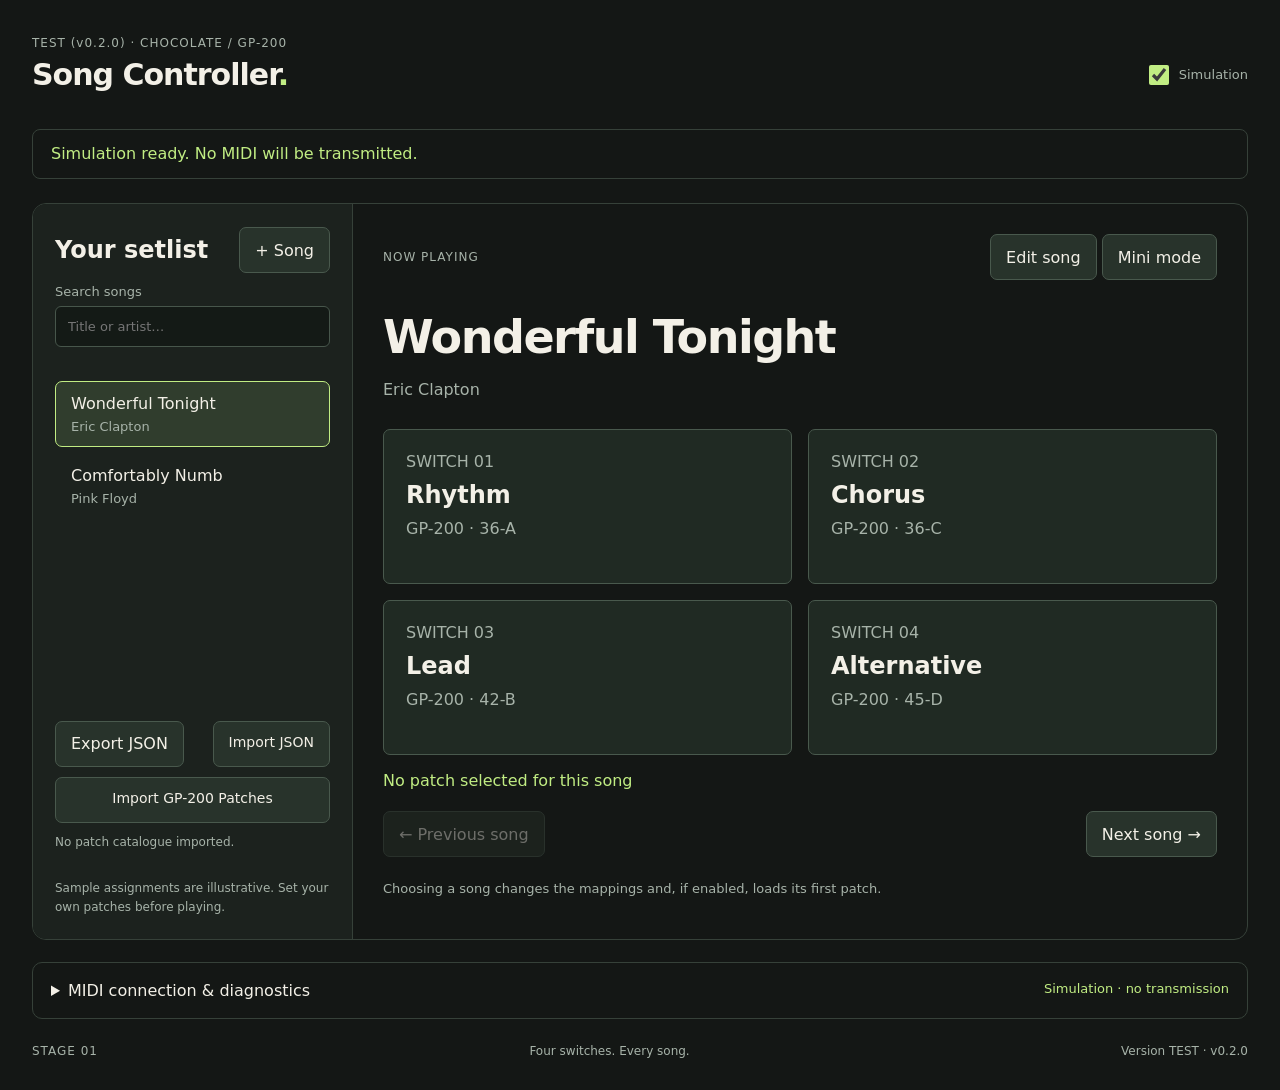
==== commit b94f6c0b: "Preview of v0.2.0 (9aaa589): CTRL switches and auto-load first patch (TEST) Co-Authored-By: Claude O" ====
--- a/index.html
+++ b/index.html
@@ -1,10 +1,10 @@
-<!doctype html>
-<html lang="en"><head><meta charset="utf-8"><meta name="viewport" content="width=device-width,initial-scale=1"><title>Chocolate · Song Controller</title><link rel="stylesheet" href="style.css"><link rel="manifest" href="manifest.webmanifest"><meta name="theme-color" content="#141715"><link rel="icon" href="icons/live-192.png"><script src="version.js"></script></head><body>
-<header><div><span class="eyebrow" id="eyebrow">CHOCOLATE / GP-200</span><h1>Song Controller<span class="dot">.</span></h1></div><label class="mode"><input id="simulation" type="checkbox" checked> Simulation</label></header>
-<button id="update" hidden>Update ready · reload</button><div id="notice" role="status" aria-live="polite">Simulation ready. No MIDI will be transmitted.</div>
-<main><aside><div class="row"><h2>Your setlist</h2><button id="add">+ Song</button></div><label>Search songs<input id="search" type="search" placeholder="Title or artist…"></label><nav id="songs" aria-label="Song list"></nav><div class="row"><button id="export">Export JSON</button><label class="file">Import JSON<input id="import" type="file" accept=".json,application/json"></label></div><label class="file patch-import">Import GP-200 Patches<input id="patch-import" type="file" accept=".zip,application/zip"></label><p id="patch-summary" role="status" aria-live="polite">No patch catalogue imported.</p><div id="patch-flags" hidden><strong>Check these assignments</strong><ul id="patch-flag-list"></ul><p>They may play the wrong patch. Fix each in Edit Song, or Dismiss it if the assignment is right. Changing that switch’s label, bank or slot also clears its warning.</p></div><button id="undo-reconcile" hidden>Undo last reconciliation</button><p id="undo-reason" role="status" hidden></p><small>Sample assignments are illustrative. Set your own patches before playing.</small></aside>
-<section class="performance"><div class="row"><span class="eyebrow">NOW PLAYING</span><span class="actions"><button id="edit">Edit song</button> <button id="mini-toggle">Mini mode</button></span></div><h2 id="title"></h2><select id="mini-song" aria-label="Current song"></select><p id="artist"></p><div id="patches" class="patches"></div><p id="selected" aria-live="polite">No patch selected</p><div class="row"><button id="previous">← Previous song</button><button id="next">Next song →</button></div><p class="hint">Choosing a song changes the mappings. Press a patch to play it.</p></section></main>
-<details><summary>MIDI connection & diagnostics <span id="status">Simulation</span></summary><div class="settings"><p>Close MIDI-OX first. GP-200 receive source: USB; receive channel: 1.</p><div class="row"><button id="discover">Find MIDI devices</button><button id="disconnect">Disconnect</button></div><label>Chocolate input<select id="input"></select></label><label>GP-200 output<select id="output"></select></label><label>Song Select MIDI Input (optional)<select id="song-input"></select></label><small>Optional: lets MobileSheets or another MIDI app choose songs by MIDI Song Number. Send CC0 (bank) before every Program Change; the last bank is remembered per channel.</small><button id="connect">Connect selected devices</button><pre id="log" aria-label="MIDI diagnostic log"></pre></div></details>
-<dialog id="editor"><form id="form"><div class="row"><h2>Edit song</h2><button type="button" id="cancel">Cancel</button></div><label>Title<input name="title" required maxlength="200"></label><label>Artist<input name="artist" maxlength="200"></label><label>MIDI Song Number (optional)<input name="midiSong" type="number" min="1" max="16384" step="1" placeholder="None"></label><small id="midi-song-hint"></small><div id="assignments"></div><p id="edit-error" role="alert"></p><div class="row"><button type="button" id="up">Move up</button><button type="button" id="down">Move down</button><button type="button" id="delete" class="danger">Delete song</button><button type="submit" class="primary">Save changes</button></div></form></dialog>
-<dialog id="reconcile" aria-labelledby="reconcile-title"><h2 id="reconcile-title">Review patch import</h2><div id="reconcile-warnings"></div><p id="reconcile-baseline"><strong>Check first:</strong> updates assume each song currently points to the right patch in the saved catalogue. If patches moved in an earlier import and songs were not updated, these updates will follow the wrong names. If your songs already play the right patches on the GP-200, choose “Names only” to set a trustworthy baseline.</p><div id="reconcile-rows"></div><p id="reconcile-note"></p><p id="reconcile-error" role="alert"></p><div class="row"><button type="button" id="reconcile-cancel">Cancel</button><button type="button" id="reconcile-names">Names only</button><button type="button" id="reconcile-apply" class="primary">Apply</button></div></dialog>
-<footer>STAGE 01<span>Four switches. Every song.</span><span id="version"></span></footer><script type="module" src="app.js"></script></body></html>
+<!doctype html>
+<html lang="en"><head><meta charset="utf-8"><meta name="viewport" content="width=device-width,initial-scale=1"><title>Chocolate · Song Controller</title><link rel="stylesheet" href="style.css"><link rel="manifest" href="manifest.webmanifest"><meta name="theme-color" content="#141715"><link rel="icon" href="icons/live-192.png"><script src="version.js"></script></head><body>
+<header><div><span class="eyebrow" id="eyebrow">CHOCOLATE / GP-200</span><h1>Song Controller<span class="dot">.</span></h1></div><label class="mode"><input id="simulation" type="checkbox" checked> Simulation</label></header>
+<button id="update" hidden>Update ready · reload</button><div id="notice" role="status" aria-live="polite">Simulation ready. No MIDI will be transmitted.</div>
+<main><aside><div class="row"><h2>Your setlist</h2><button id="add">+ Song</button></div><label>Search songs<input id="search" type="search" placeholder="Title or artist…"></label><nav id="songs" aria-label="Song list"></nav><div class="row"><button id="export">Export JSON</button><label class="file">Import JSON<input id="import" type="file" accept=".json,application/json"></label></div><label class="file patch-import">Import GP-200 Patches<input id="patch-import" type="file" accept=".zip,application/zip"></label><p id="patch-summary" role="status" aria-live="polite">No patch catalogue imported.</p><div id="patch-flags" hidden><strong>Check these assignments</strong><ul id="patch-flag-list"></ul><p>They may play the wrong patch. Fix each in Edit Song, or Dismiss it if the assignment is right. Changing that switch’s label, bank or slot also clears its warning.</p></div><button id="undo-reconcile" hidden>Undo last reconciliation</button><p id="undo-reason" role="status" hidden></p><small>Sample assignments are illustrative. Set your own patches before playing.</small></aside>
+<section class="performance"><div class="row"><span class="eyebrow">NOW PLAYING</span><span class="actions"><button id="edit">Edit song</button> <button id="mini-toggle">Mini mode</button></span></div><h2 id="title"></h2><select id="mini-song" aria-label="Current song"></select><p id="artist"></p><div id="patches" class="patches"></div><p id="selected" aria-live="polite">No patch selected</p><div class="row"><button id="previous">← Previous song</button><button id="next">Next song →</button></div><p class="hint">Choosing a song changes the mappings and, if enabled, loads its first patch.</p></section></main>
+<details><summary>MIDI connection & diagnostics <span id="status">Simulation</span></summary><div class="settings"><p>Close MIDI-OX first. GP-200 receive source: USB; receive channel: 1.</p><div class="row"><button id="discover">Find MIDI devices</button><button id="disconnect">Disconnect</button></div><label>Chocolate input<select id="input"></select></label><label>GP-200 output<select id="output"></select></label><label>Song Select MIDI Input (optional)<select id="song-input"></select></label><small>Optional: lets MobileSheets or another MIDI app choose songs by MIDI Song Number. Send CC0 (bank) before every Program Change; the last bank is remembered per channel.</small><button id="connect">Connect selected devices</button><pre id="log" aria-label="MIDI diagnostic log"></pre></div></details>
+<dialog id="editor"><form id="form"><div class="row"><h2>Edit song</h2><button type="button" id="cancel">Cancel</button></div><label>Title<input name="title" required maxlength="200"></label><label>Artist<input name="artist" maxlength="200"></label><label>MIDI Song Number (optional)<input name="midiSong" type="number" min="1" max="16384" step="1" placeholder="None"></label><label class="check"><input name="autoLoad" type="checkbox"> Auto-load first patch</label><small id="midi-song-hint"></small><div id="assignments"></div><p id="edit-error" role="alert"></p><div class="row"><button type="button" id="up">Move up</button><button type="button" id="down">Move down</button><button type="button" id="delete" class="danger">Delete song</button><button type="submit" class="primary">Save changes</button></div></form></dialog>
+<dialog id="reconcile" aria-labelledby="reconcile-title"><h2 id="reconcile-title">Review patch import</h2><div id="reconcile-warnings"></div><p id="reconcile-baseline"><strong>Check first:</strong> updates assume each song currently points to the right patch in the saved catalogue. If patches moved in an earlier import and songs were not updated, these updates will follow the wrong names. If your songs already play the right patches on the GP-200, choose “Names only” to set a trustworthy baseline.</p><div id="reconcile-rows"></div><p id="reconcile-note"></p><p id="reconcile-error" role="alert"></p><div class="row"><button type="button" id="reconcile-cancel">Cancel</button><button type="button" id="reconcile-names">Names only</button><button type="button" id="reconcile-apply" class="primary">Apply</button></div></dialog>
+<footer>STAGE 01<span>Four switches. Every song.</span><span id="version"></span></footer><script type="module" src="app.js"></script></body></html>
--- a/style.css
+++ b/style.css
@@ -1,108 +1,112 @@
-:root{color-scheme:dark;font-family:Segoe UI,system-ui,sans-serif;background:#141715;color:#f3f0e7;--muted:#a7b3a9;--green:#c1ed83;--line:#364139}*{box-sizing:border-box}body{max-width:1400px;margin:auto;padding:32px}header,.row,footer{display:flex;align-items:center;justify-content:space-between;gap:12px}h1{font-size:30px;margin:6px 0 25px;letter-spacing:-1px}h2{margin:10px 0}.dot{color:var(--green)}.eyebrow,small,footer{font-size:12px;color:var(--muted);letter-spacing:1px}.mode{display:flex;align-items:center;gap:10px}#notice{padding:14px 18px;border:1px solid var(--line);border-radius:8px;color:var(--green);margin:12px 0 24px;min-height:50px}main{display:grid;grid-template-columns:320px 1fr;border:1px solid var(--line);border-radius:14px;overflow:hidden}aside{background:#1c221e;padding:22px;border-right:1px solid var(--line)}label{display:block;font-size:13px;color:var(--muted);margin:10px 0}input,select{display:block;width:100%;background:#141a16;color:#f3f0e7;border:1px solid #47564b;padding:12px;border-radius:6px;margin-top:7px;font:inherit}input[type=checkbox]{display:inline;width:20px;height:20px;margin:0;accent-color:var(--green)}button,.file{background:#28332b;color:#f3f0e7;border:1px solid #49594d;border-radius:7px;padding:12px 15px;font:inherit;cursor:pointer;min-height:46px}button:hover,.file:hover{background:#38493c}button:focus-visible,input:focus-visible,select:focus-visible,summary:focus-visible,.file:focus-within{outline:3px solid var(--green);outline-offset:3px}button:disabled{opacity:.4;cursor:default}nav{margin:18px 0;max-height:430px;overflow:auto}nav button{display:block;width:100%;text-align:left;background:transparent;border-color:transparent;margin:6px 0}nav button.active{border-color:var(--green);background:#303d2d}nav span{display:block;font-size:13px;color:var(--muted);margin-top:6px}.performance{padding:30px}#title{font-size:clamp(27px,4vw,46px);letter-spacing:-1.5px;margin-top:30px}#artist{color:var(--muted);margin-bottom:30px}.patches{display:grid;grid-template-columns:1fr 1fr;gap:16px}.patch{padding:22px;text-align:left;min-height:155px;background:#202a23;display:flex;flex-direction:column;gap:10px}.patch strong{font-size:24px}.patch span{color:var(--muted)}.patch.active{background:var(--green);color:#162014;border-color:var(--green)}.patch.active span{color:#30452b}#selected{min-height:24px;color:var(--green)}.hint{font-size:13px;color:var(--muted);margin-top:24px}small{display:block;line-height:1.6;margin-top:18px;letter-spacing:0}.file{position:relative;font-size:14px;margin:0;overflow:hidden}.file input{position:absolute;inset:0;opacity:0;cursor:pointer;margin:0}details{border:1px solid var(--line);border-radius:10px;margin-top:22px}summary{cursor:pointer;padding:18px}#status{float:right;font-size:13px;color:var(--green)}.settings{padding:0 22px 22px;max-width:800px}pre{background:#101410;padding:14px;max-height:180px;overflow:auto;white-space:pre-wrap;font-size:12px}dialog{background:#202a23;color:inherit;border:1px solid #60765a;border-radius:12px;width:min(700px,95vw);max-height:90vh;padding:24px}dialog::backdrop{background:#000a}fieldset{border:1px solid var(--line);border-radius:7px;margin:15px 0;display:grid;grid-template-columns:2fr 1fr 1fr;gap:12px}legend{color:var(--green)}.danger,#edit-error{color:#ffb4a6}.primary{background:var(--green);color:#162014}footer{padding-top:25px}footer span{letter-spacing:0}@media(max-width:800px){body{padding:16px}main{grid-template-columns:240px 1fr}.performance{padding:20px}.patches{gap:10px}.patch{padding:16px}.row{flex-wrap:wrap}}@media(max-width:600px){main{display:flex;flex-direction:column}aside{border-right:0;border-bottom:1px solid var(--line)}nav{max-height:180px}.patch{min-height:140px}.patch strong{font-size:21px}header{align-items:flex-start}h1{font-size:25px}.mode{font-size:12px}fieldset{grid-template-columns:1fr 1fr}fieldset label:first-of-type{grid-column:1/-1}#status{float:none;display:block;margin-top:8px}}
-
-/* Patch reconciliation: long lists scroll so the dialog's buttons stay reachable. */
-#reconcile-rows{max-height:40vh;overflow:auto;overflow-wrap:anywhere}
-#reconcile h3{font-size:15px;margin:12px 0 4px;color:var(--green)}
-#reconcile ul,#patch-flags ul{margin:6px 0;padding-left:18px;font-size:13px}
-#reconcile li,#patch-flags li{margin:4px 0}
-#reconcile-baseline,#reconcile-note{font-size:13px;color:var(--muted)}
-#reconcile-error,#patch-flags strong{color:#ffb4a6}
-#patch-flags li button{display:block;margin-top:4px;min-height:44px;padding:6px 12px;font-size:13px}
-#patch-flags{flex-shrink:0;max-height:140px;overflow:auto;overflow-wrap:anywhere;font-size:13px}
-#undo-reconcile{flex-shrink:0}
-/* Only while reconciliation UI shows: keep the setlist usable and everything reachable. */
-aside.reconciling{overflow-y:auto}
-aside.reconciling nav{min-height:170px}
-#undo-reason{font-size:13px;color:var(--muted)}
-
-/* Keep long setlists inside their panel at every screen size. */
-aside{display:flex;flex-direction:column;min-height:0;min-width:0}
-aside nav{flex:1 1 auto;min-height:0;overscroll-behavior:contain}
-aside>.row,aside>label,aside>small{flex-shrink:0}
-.performance{min-width:0}
-#title,.patch strong,nav button{overflow-wrap:anywhere}
-
-/* Short laptop and landscape-tablet viewports, including browser chrome. */
-@media(min-width:601px) and (max-height:850px){
-  body{padding:14px 20px}
-  header{min-height:48px}
-  h1{font-size:26px;margin:2px 0 4px}
-  #notice{min-height:40px;padding:9px 14px;margin:6px 0 12px;font-size:14px}
-  main{grid-template-columns:280px 1fr}
-  aside{padding:14px;max-height:max(430px,calc(100dvh - 190px))}
-  aside h2{font-size:19px;margin:4px 0}
-  aside label{margin:6px 0}
-  aside input{padding:10px;margin-top:4px}
-  aside nav{margin:8px 0;max-height:none}
-  nav button{padding:8px 10px;margin:2px 0;min-height:48px}
-  nav span{margin-top:3px;font-size:12px}
-  aside>.row{gap:6px}
-  aside .row button,aside .file{padding:10px;font-size:13px;min-height:44px}
-  aside small{margin-top:10px;line-height:1.4}
-  .performance{padding:14px 20px}
-  .performance>.row:first-child button{min-height:44px;padding:9px 14px}
-  #title{font-size:clamp(26px,3vw,36px);letter-spacing:-1px;line-height:1.15;margin:10px 0 4px}
-  #artist{margin:0 0 14px;font-size:15px}
-  .patches{gap:10px}
-  .patch{padding:12px 16px;min-height:104px;gap:5px}
-  .patch strong{font-size:22px;line-height:1.15}
-  .patch span{font-size:13px}
-  #selected{font-size:13px;min-height:18px;margin:8px 0}
-  .performance>.row button{min-height:44px;padding:9px 14px}
-  .hint{font-size:12px;margin:10px 0 0}
-  details{margin-top:12px}
-  summary{padding:12px 16px;min-height:44px}
-  footer{padding-top:12px}
-}
-@media(min-width:601px) and (max-width:900px) and (max-height:850px){
-  main{grid-template-columns:240px 1fr}
-  .performance{padding:14px}
-  .patch{padding:12px}
-}
-@media(max-width:600px){
-  aside nav{flex:0 1 auto;max-height:180px}
-}
-
-/* One compact search field per switch, with bounded results only while searching. */
-#patch-summary{white-space:pre-wrap;overflow-wrap:anywhere;font-size:12px;color:var(--muted);max-height:110px;overflow:auto;flex-shrink:0}
-.patch-import{flex-shrink:0;text-align:center;margin-top:10px}
-.patch-picker{grid-column:1/-1;position:relative;min-width:0;margin:0}
-.patch-results{position:absolute;top:100%;left:0;right:0;z-index:2;max-height:150px;overflow:auto;background:#141a16;border:1px solid var(--line);box-shadow:0 6px 16px #0008}
-.patch-results:empty{display:none}
-.patch-results button{display:block;width:100%;text-align:left;border:0;border-radius:0;min-height:36px;padding:8px;font-size:13px;overflow-wrap:anywhere}
-.patch-results p{padding:8px;margin:0;font-size:13px}
-#editor{padding:16px;width:min(760px,95vw);overflow:auto}
-#editor form>label{display:inline-block;width:calc(50% - 8px);margin:4px 4px 8px 0}
-#assignments{display:grid;grid-template-columns:1fr 1fr;gap:10px}
-#assignments fieldset{min-width:0;margin:0;padding:10px;gap:6px;grid-template-columns:minmax(0,2fr) minmax(65px,1fr) minmax(60px,1fr)}
-#assignments label{margin:2px 0;min-width:0}
-#editor input,#editor select{padding:8px;margin-top:4px;min-height:36px}
-#editor .row{flex-wrap:wrap}
-@media(max-width:600px){#assignments{grid-template-columns:1fr}#editor form>label{display:block;width:100%}#assignments fieldset label:first-of-type{grid-column:auto}}
-
-#assignments fieldset:nth-child(n+3) .patch-results{top:auto;bottom:100%}
-
-/* Mini Mode: title + four patches for a shallow floating window over MobileSheets. */
-#update{display:block;margin:8px 0 0;background:var(--green);color:#162014}
-#update[hidden]{display:none}
-footer #version{color:var(--muted)}
-body.mini{padding:8px 10px;display:flex;flex-direction:column;gap:6px}
-body.mini>header,body.mini aside,body.mini details,body.mini footer,body.mini #update,body.mini #artist,body.mini #selected,body.mini .hint,body.mini .performance>.row:not(:first-child),body.mini .performance .eyebrow,body.mini #edit{display:none}
-body.mini main{display:block;border:0;order:0}
-body.mini .performance{padding:0;display:grid;grid-template-columns:minmax(0,1fr) auto;align-items:center;gap:6px 10px}
-body.mini .performance>*{grid-column:1/-1}
-body.mini #title{grid-row:1;grid-column:1;margin:0;font-size:clamp(18px,4.5vh,26px);letter-spacing:-.5px;line-height:1.15;white-space:nowrap;overflow:hidden;text-overflow:ellipsis}
-body.mini .performance>.row:first-child{grid-row:1;grid-column:2}
-body.mini #mini-toggle{min-height:44px;padding:8px 14px}
-body.mini .patches{grid-template-columns:repeat(4,minmax(0,1fr));gap:8px}
-body.mini .patch{min-height:64px;padding:8px 10px;gap:2px;justify-content:center}
-body.mini .patch>span:first-child{display:none}
-body.mini .patch::before{content:attr(data-key);font-size:12px;font-weight:700;color:var(--muted)}
-body.mini .patch.active::before{color:#30452b}
-body.mini .patch strong{font-size:clamp(15px,4vh,20px);line-height:1.15;overflow:hidden;display:-webkit-box;-webkit-line-clamp:2;-webkit-box-orient:vertical}
-body.mini .patch span{font-size:11px}
-body.mini #notice{order:1;margin:0;min-height:0;padding:3px 8px;font-size:12px;white-space:nowrap;overflow:hidden;text-overflow:ellipsis}
-@media(max-width:420px){body.mini .patches{grid-template-columns:1fr 1fr}}
-#mini-song{display:none}
-body.mini #title{display:none}
-body.mini #mini-song{display:block;grid-row:1;grid-column:1;margin:0;min-height:44px;padding:6px 10px;font-size:clamp(16px,4vh,20px);font-weight:600;text-overflow:ellipsis}
+:root{color-scheme:dark;font-family:Segoe UI,system-ui,sans-serif;background:#141715;color:#f3f0e7;--muted:#a7b3a9;--green:#c1ed83;--line:#364139}*{box-sizing:border-box}body{max-width:1400px;margin:auto;padding:32px}header,.row,footer{display:flex;align-items:center;justify-content:space-between;gap:12px}h1{font-size:30px;margin:6px 0 25px;letter-spacing:-1px}h2{margin:10px 0}.dot{color:var(--green)}.eyebrow,small,footer{font-size:12px;color:var(--muted);letter-spacing:1px}.mode{display:flex;align-items:center;gap:10px}#notice{padding:14px 18px;border:1px solid var(--line);border-radius:8px;color:var(--green);margin:12px 0 24px;min-height:50px}main{display:grid;grid-template-columns:320px 1fr;border:1px solid var(--line);border-radius:14px;overflow:hidden}aside{background:#1c221e;padding:22px;border-right:1px solid var(--line)}label{display:block;font-size:13px;color:var(--muted);margin:10px 0}input,select{display:block;width:100%;background:#141a16;color:#f3f0e7;border:1px solid #47564b;padding:12px;border-radius:6px;margin-top:7px;font:inherit}input[type=checkbox]{display:inline;width:20px;height:20px;margin:0;accent-color:var(--green)}button,.file{background:#28332b;color:#f3f0e7;border:1px solid #49594d;border-radius:7px;padding:12px 15px;font:inherit;cursor:pointer;min-height:46px}button:hover,.file:hover{background:#38493c}button:focus-visible,input:focus-visible,select:focus-visible,summary:focus-visible,.file:focus-within{outline:3px solid var(--green);outline-offset:3px}button:disabled{opacity:.4;cursor:default}nav{margin:18px 0;max-height:430px;overflow:auto}nav button{display:block;width:100%;text-align:left;background:transparent;border-color:transparent;margin:6px 0}nav button.active{border-color:var(--green);background:#303d2d}nav span{display:block;font-size:13px;color:var(--muted);margin-top:6px}.performance{padding:30px}#title{font-size:clamp(27px,4vw,46px);letter-spacing:-1.5px;margin-top:30px}#artist{color:var(--muted);margin-bottom:30px}.patches{display:grid;grid-template-columns:1fr 1fr;gap:16px}.patch{padding:22px;text-align:left;min-height:155px;background:#202a23;display:flex;flex-direction:column;gap:10px}.patch strong{font-size:24px}.patch span{color:var(--muted)}.patch.active{background:var(--green);color:#162014;border-color:var(--green)}.patch.active span{color:#30452b}#selected{min-height:24px;color:var(--green)}.hint{font-size:13px;color:var(--muted);margin-top:24px}small{display:block;line-height:1.6;margin-top:18px;letter-spacing:0}.file{position:relative;font-size:14px;margin:0;overflow:hidden}.file input{position:absolute;inset:0;opacity:0;cursor:pointer;margin:0}details{border:1px solid var(--line);border-radius:10px;margin-top:22px}summary{cursor:pointer;padding:18px}#status{float:right;font-size:13px;color:var(--green)}.settings{padding:0 22px 22px;max-width:800px}pre{background:#101410;padding:14px;max-height:180px;overflow:auto;white-space:pre-wrap;font-size:12px}dialog{background:#202a23;color:inherit;border:1px solid #60765a;border-radius:12px;width:min(700px,95vw);max-height:90vh;padding:24px}dialog::backdrop{background:#000a}fieldset{border:1px solid var(--line);border-radius:7px;margin:15px 0;display:grid;grid-template-columns:2fr 1fr 1fr;gap:12px}legend{color:var(--green)}.danger,#edit-error{color:#ffb4a6}.primary{background:var(--green);color:#162014}footer{padding-top:25px}footer span{letter-spacing:0}@media(max-width:800px){body{padding:16px}main{grid-template-columns:240px 1fr}.performance{padding:20px}.patches{gap:10px}.patch{padding:16px}.row{flex-wrap:wrap}}@media(max-width:600px){main{display:flex;flex-direction:column}aside{border-right:0;border-bottom:1px solid var(--line)}nav{max-height:180px}.patch{min-height:140px}.patch strong{font-size:21px}header{align-items:flex-start}h1{font-size:25px}.mode{font-size:12px}fieldset{grid-template-columns:1fr 1fr}fieldset label:first-of-type{grid-column:1/-1}#status{float:none;display:block;margin-top:8px}}
+
+/* Patch reconciliation: long lists scroll so the dialog's buttons stay reachable. */
+#reconcile-rows{max-height:40vh;overflow:auto;overflow-wrap:anywhere}
+#reconcile h3{font-size:15px;margin:12px 0 4px;color:var(--green)}
+#reconcile ul,#patch-flags ul{margin:6px 0;padding-left:18px;font-size:13px}
+#reconcile li,#patch-flags li{margin:4px 0}
+#reconcile-baseline,#reconcile-note{font-size:13px;color:var(--muted)}
+#reconcile-error,#patch-flags strong{color:#ffb4a6}
+#patch-flags li button{display:block;margin-top:4px;min-height:44px;padding:6px 12px;font-size:13px}
+#patch-flags{flex-shrink:0;max-height:140px;overflow:auto;overflow-wrap:anywhere;font-size:13px}
+#undo-reconcile{flex-shrink:0}
+/* Only while reconciliation UI shows: keep the setlist usable and everything reachable. */
+aside.reconciling{overflow-y:auto}
+aside.reconciling nav{min-height:170px}
+#undo-reason{font-size:13px;color:var(--muted)}
+
+/* Keep long setlists inside their panel at every screen size. */
+aside{display:flex;flex-direction:column;min-height:0;min-width:0}
+aside nav{flex:1 1 auto;min-height:0;overscroll-behavior:contain}
+aside>.row,aside>label,aside>small{flex-shrink:0}
+.performance{min-width:0}
+#title,.patch strong,nav button{overflow-wrap:anywhere}
+
+/* Short laptop and landscape-tablet viewports, including browser chrome. */
+@media(min-width:601px) and (max-height:850px){
+  body{padding:14px 20px}
+  header{min-height:48px}
+  h1{font-size:26px;margin:2px 0 4px}
+  #notice{min-height:40px;padding:9px 14px;margin:6px 0 12px;font-size:14px}
+  main{grid-template-columns:280px 1fr}
+  aside{padding:14px;max-height:max(430px,calc(100dvh - 190px))}
+  aside h2{font-size:19px;margin:4px 0}
+  aside label{margin:6px 0}
+  aside input{padding:10px;margin-top:4px}
+  aside nav{margin:8px 0;max-height:none}
+  nav button{padding:8px 10px;margin:2px 0;min-height:48px}
+  nav span{margin-top:3px;font-size:12px}
+  aside>.row{gap:6px}
+  aside .row button,aside .file{padding:10px;font-size:13px;min-height:44px}
+  aside small{margin-top:10px;line-height:1.4}
+  .performance{padding:14px 20px}
+  .performance>.row:first-child button{min-height:44px;padding:9px 14px}
+  #title{font-size:clamp(26px,3vw,36px);letter-spacing:-1px;line-height:1.15;margin:10px 0 4px}
+  #artist{margin:0 0 14px;font-size:15px}
+  .patches{gap:10px}
+  .patch{padding:12px 16px;min-height:104px;gap:5px}
+  .patch strong{font-size:22px;line-height:1.15}
+  .patch span{font-size:13px}
+  #selected{font-size:13px;min-height:18px;margin:8px 0}
+  .performance>.row button{min-height:44px;padding:9px 14px}
+  .hint{font-size:12px;margin:10px 0 0}
+  details{margin-top:12px}
+  summary{padding:12px 16px;min-height:44px}
+  footer{padding-top:12px}
+}
+@media(min-width:601px) and (max-width:900px) and (max-height:850px){
+  main{grid-template-columns:240px 1fr}
+  .performance{padding:14px}
+  .patch{padding:12px}
+}
+@media(max-width:600px){
+  aside nav{flex:0 1 auto;max-height:180px}
+}
+
+/* One compact search field per switch, with bounded results only while searching. */
+#patch-summary{white-space:pre-wrap;overflow-wrap:anywhere;font-size:12px;color:var(--muted);max-height:110px;overflow:auto;flex-shrink:0}
+.patch-import{flex-shrink:0;text-align:center;margin-top:10px}
+.patch-picker{grid-column:1/-1;position:relative;min-width:0;margin:0}
+.patch-results{position:absolute;top:100%;left:0;right:0;z-index:2;max-height:150px;overflow:auto;background:#141a16;border:1px solid var(--line);box-shadow:0 6px 16px #0008}
+.patch-results:empty{display:none}
+.patch-results button{display:block;width:100%;text-align:left;border:0;border-radius:0;min-height:36px;padding:8px;font-size:13px;overflow-wrap:anywhere}
+.patch-results p{padding:8px;margin:0;font-size:13px}
+#editor{padding:16px;width:min(760px,95vw);overflow:auto}
+#editor form>label{display:inline-block;width:calc(50% - 8px);margin:4px 4px 8px 0}
+#assignments{display:grid;grid-template-columns:1fr 1fr;gap:10px}
+#assignments fieldset{min-width:0;margin:0;padding:10px;gap:6px;grid-template-columns:minmax(0,2fr) minmax(65px,1fr) minmax(60px,1fr)}
+#assignments label{margin:2px 0;min-width:0}
+#editor input,#editor select{padding:8px;margin-top:4px;min-height:36px}
+#editor .row{flex-wrap:wrap}
+@media(max-width:600px){#assignments{grid-template-columns:1fr}#editor form>label{display:block;width:100%}#assignments fieldset label:first-of-type{grid-column:auto}}
+
+#assignments fieldset:nth-child(n+3) .patch-results{top:auto;bottom:100%}
+
+/* Mini Mode: title + four patches for a shallow floating window over MobileSheets. */
+#update{display:block;margin:8px 0 0;background:var(--green);color:#162014}
+#update[hidden]{display:none}
+footer #version{color:var(--muted)}
+body.mini{padding:8px 10px;display:flex;flex-direction:column;gap:6px}
+body.mini>header,body.mini aside,body.mini details,body.mini footer,body.mini #update,body.mini #artist,body.mini #selected,body.mini .hint,body.mini .performance>.row:not(:first-child),body.mini .performance .eyebrow,body.mini #edit{display:none}
+body.mini main{display:block;border:0;order:0}
+body.mini .performance{padding:0;display:grid;grid-template-columns:minmax(0,1fr) auto;align-items:center;gap:6px 10px}
+body.mini .performance>*{grid-column:1/-1}
+body.mini #title{grid-row:1;grid-column:1;margin:0;font-size:clamp(18px,4.5vh,26px);letter-spacing:-.5px;line-height:1.15;white-space:nowrap;overflow:hidden;text-overflow:ellipsis}
+body.mini .performance>.row:first-child{grid-row:1;grid-column:2}
+body.mini #mini-toggle{min-height:44px;padding:8px 14px}
+body.mini .patches{grid-template-columns:repeat(4,minmax(0,1fr));gap:8px}
+body.mini .patch{min-height:64px;padding:8px 10px;gap:2px;justify-content:center}
+body.mini .patch>span:first-child{display:none}
+body.mini .patch::before{content:attr(data-key);font-size:12px;font-weight:700;color:var(--muted)}
+body.mini .patch.active::before{color:#30452b}
+body.mini .patch strong{font-size:clamp(15px,4vh,20px);line-height:1.15;overflow:hidden;display:-webkit-box;-webkit-line-clamp:2;-webkit-box-orient:vertical}
+body.mini .patch span{font-size:11px}
+body.mini #notice{order:1;margin:0;min-height:0;padding:3px 8px;font-size:12px;white-space:nowrap;overflow:hidden;text-overflow:ellipsis}
+@media(max-width:420px){body.mini .patches{grid-template-columns:1fr 1fr}}
+#mini-song{display:none}
+body.mini #title{display:none}
+body.mini #mini-song{display:block;grid-row:1;grid-column:1;margin:0;min-height:44px;padding:6px 10px;font-size:clamp(16px,4vh,20px);font-weight:600;text-overflow:ellipsis}
+#editor #assignments legend{padding:0 6px}
+#editor #assignments legend select{display:inline-block;width:auto;min-height:0;box-sizing:border-box;height:24px;padding:0 6px;margin:0 0 0 12px;font-size:13px;line-height:normal;vertical-align:middle;border-radius:4px}
+#assignments label[hidden]{display:none}
+#editor .check input{min-height:0;padding:0;margin:0 6px 0 0;vertical-align:middle}
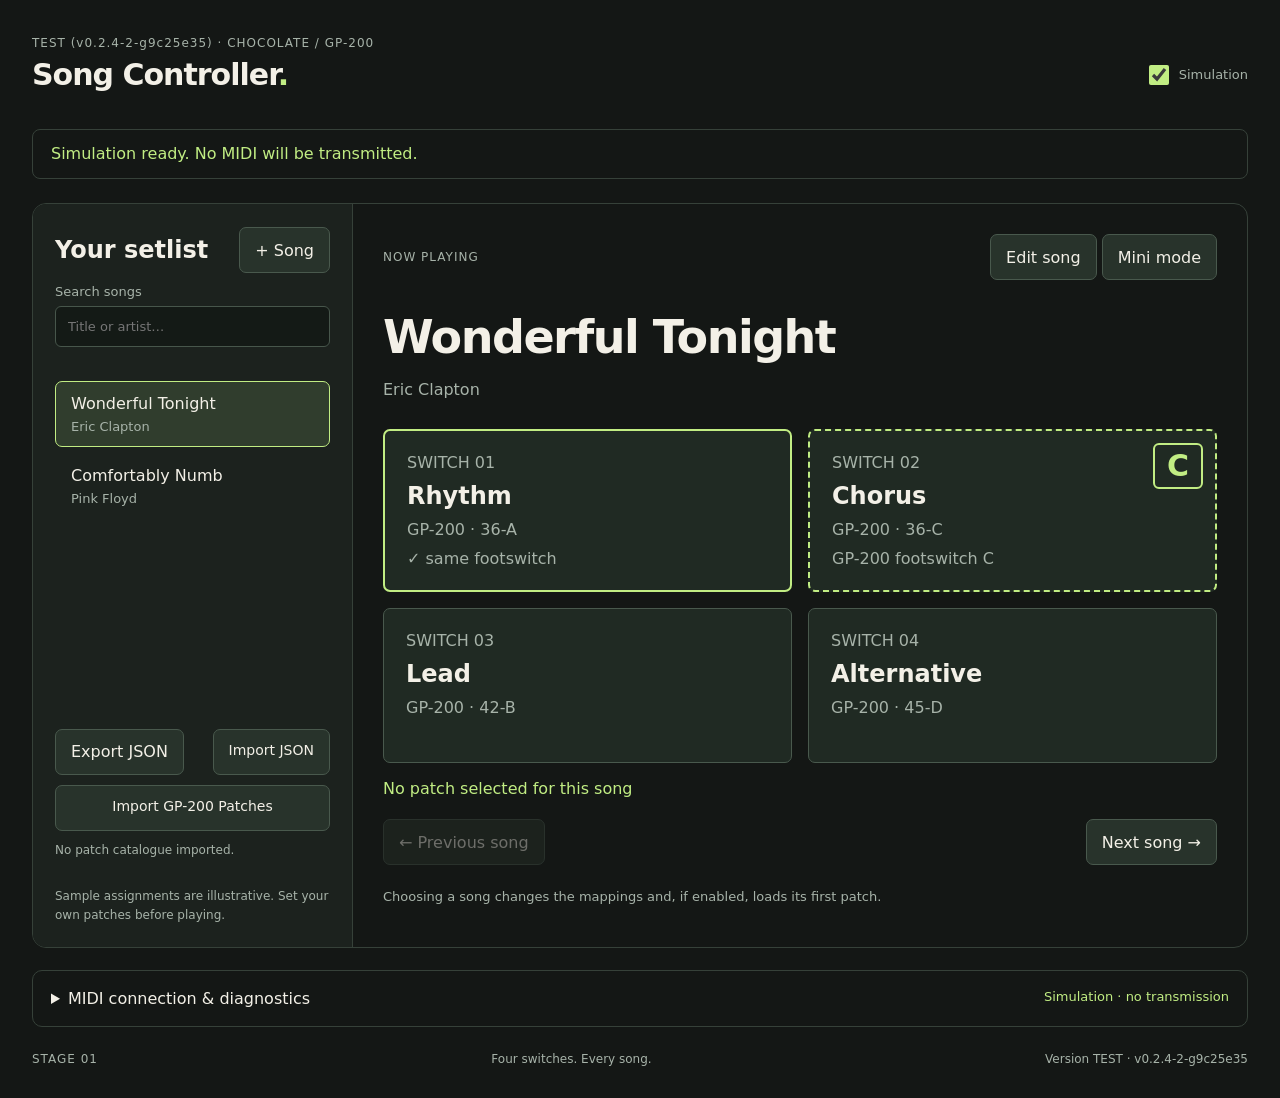
==== commit 5a69dfde: "Preview of 9c25e35: large Reconnect button after MIDI unplug (TEST) Co-Authored-By: Claude Opus 5.5 " ====
--- a/index.html
+++ b/index.html
@@ -1,10 +1,10 @@
-<!doctype html>
-<html lang="en"><head><meta charset="utf-8"><meta name="viewport" content="width=device-width,initial-scale=1"><title>Chocolate · Song Controller</title><link rel="stylesheet" href="style.css"><link rel="manifest" href="manifest.webmanifest"><meta name="theme-color" content="#141715"><link rel="icon" href="icons/live-192.png"><script src="version.js"></script></head><body>
-<header><div><span class="eyebrow" id="eyebrow">CHOCOLATE / GP-200</span><h1>Song Controller<span class="dot">.</span></h1></div><label class="mode"><input id="simulation" type="checkbox" checked> Simulation</label></header>
-<button id="update" hidden>Update ready · reload</button><div id="notice" role="status" aria-live="polite">Simulation ready. No MIDI will be transmitted.</div>
-<main><aside><div class="row"><h2>Your setlist</h2><button id="add">+ Song</button></div><label>Search songs<input id="search" type="search" placeholder="Title or artist…"></label><nav id="songs" aria-label="Song list"></nav><div class="row"><button id="export">Export JSON</button><label class="file">Import JSON<input id="import" type="file" accept=".json,application/json"></label></div><label class="file patch-import">Import GP-200 Patches<input id="patch-import" type="file" accept=".zip,application/zip"></label><p id="patch-summary" role="status" aria-live="polite">No patch catalogue imported.</p><div id="patch-flags" hidden><strong>Check these assignments</strong><ul id="patch-flag-list"></ul><p>They may play the wrong patch. Fix each in Edit Song, or Dismiss it if the assignment is right. Changing that switch’s label, bank or slot also clears its warning.</p></div><button id="undo-reconcile" hidden>Undo last reconciliation</button><p id="undo-reason" role="status" hidden></p><small>Sample assignments are illustrative. Set your own patches before playing.</small></aside>
-<section class="performance"><div class="row"><span class="eyebrow">NOW PLAYING</span><span class="actions"><button id="edit">Edit song</button> <button id="mini-toggle">Mini mode</button></span></div><h2 id="title"></h2><select id="mini-song" aria-label="Current song"></select><p id="artist"></p><div id="patches" class="patches"></div><p id="selected" aria-live="polite">No patch selected</p><div class="row"><button id="previous">← Previous song</button><button id="next">Next song →</button></div><p class="hint">Choosing a song changes the mappings and, if enabled, loads its first patch.</p></section></main>
-<details><summary>MIDI connection & diagnostics <span id="status">Simulation</span></summary><div class="settings"><p>Close MIDI-OX first. GP-200 receive source: USB; receive channel: 1.</p><div class="row"><button id="discover">Find MIDI devices</button><button id="disconnect">Disconnect</button></div><label>Chocolate input<select id="input"></select></label><label>GP-200 output<select id="output"></select></label><label>Song Select MIDI Input (optional)<select id="song-input"></select></label><small>Optional: lets MobileSheets or another MIDI app choose songs by MIDI Song Number. Send CC0 (bank) before every Program Change; the last bank is remembered per channel.</small><button id="connect">Connect selected devices</button><pre id="log" aria-label="MIDI diagnostic log"></pre></div></details>
-<dialog id="editor"><form id="form"><div class="row"><h2>Edit song</h2><button type="button" id="cancel">Cancel</button></div><label>Title<input name="title" required maxlength="200"></label><label>Artist<input name="artist" maxlength="200"></label><label>MIDI Song Number (optional)<input name="midiSong" type="number" min="1" max="16384" step="1" placeholder="None"></label><label class="check"><input name="autoLoad" type="checkbox"> Auto-load first patch</label><small id="midi-song-hint"></small><div id="assignments"></div><p id="edit-error" role="alert"></p><div class="row"><button type="button" id="up">Move up</button><button type="button" id="down">Move down</button><button type="button" id="delete" class="danger">Delete song</button><button type="submit" class="primary">Save changes</button></div></form></dialog>
-<dialog id="reconcile" aria-labelledby="reconcile-title"><h2 id="reconcile-title">Review patch import</h2><div id="reconcile-warnings"></div><p id="reconcile-baseline"><strong>Check first:</strong> updates assume each song currently points to the right patch in the saved catalogue. If patches moved in an earlier import and songs were not updated, these updates will follow the wrong names. If your songs already play the right patches on the GP-200, choose “Names only” to set a trustworthy baseline.</p><div id="reconcile-rows"></div><p id="reconcile-note"></p><p id="reconcile-error" role="alert"></p><div class="row"><button type="button" id="reconcile-cancel">Cancel</button><button type="button" id="reconcile-names">Names only</button><button type="button" id="reconcile-apply" class="primary">Apply</button></div></dialog>
-<footer>STAGE 01<span>Four switches. Every song.</span><span id="version"></span></footer><script type="module" src="app.js"></script></body></html>
+<!doctype html>
+<html lang="en"><head><meta charset="utf-8"><meta name="viewport" content="width=device-width,initial-scale=1"><title>Chocolate · Song Controller</title><link rel="stylesheet" href="style.css"><link rel="manifest" href="manifest.webmanifest"><meta name="theme-color" content="#141715"><link rel="icon" href="icons/live-192.png"><script src="version.js"></script></head><body>
+<header><div><span class="eyebrow" id="eyebrow">CHOCOLATE / GP-200</span><h1>Song Controller<span class="dot">.</span></h1></div><label class="mode"><input id="simulation" type="checkbox" checked> Simulation</label></header>
+<button id="reconnect" hidden>⚠ MIDI lost · tap to reconnect</button><button id="update" hidden>Update ready · reload</button><div id="notice" role="status" aria-live="polite">Simulation ready. No MIDI will be transmitted.</div>
+<main><aside><div class="row"><h2>Your setlist</h2><button id="add">+ Song</button></div><label>Search songs<input id="search" type="search" placeholder="Title or artist…"></label><nav id="songs" aria-label="Song list"></nav><div class="row"><button id="export">Export JSON</button><label class="file">Import JSON<input id="import" type="file" accept=".json,application/json"></label></div><label class="file patch-import">Import GP-200 Patches<input id="patch-import" type="file" accept=".zip,application/zip"></label><p id="patch-summary" role="status" aria-live="polite">No patch catalogue imported.</p><div id="patch-flags" hidden><strong>Check these assignments</strong><ul id="patch-flag-list"></ul><p>They may play the wrong patch. Fix each in Edit Song, or Dismiss it if the assignment is right. Changing that switch’s label, bank or slot also clears its warning.</p></div><button id="undo-reconcile" hidden>Undo last reconciliation</button><p id="undo-reason" role="status" hidden></p><small>Sample assignments are illustrative. Set your own patches before playing.</small></aside>
+<section class="performance"><div class="row"><span class="eyebrow">NOW PLAYING</span><span class="actions"><button id="edit">Edit song</button> <button id="mini-toggle">Mini mode</button></span></div><h2 id="title"></h2><select id="mini-song" aria-label="Current song"></select><p id="artist"></p><div id="patches" class="patches"></div><p id="selected" aria-live="polite">No patch selected</p><div class="row"><button id="previous">← Previous song</button><button id="next">Next song →</button></div><p class="hint">Choosing a song changes the mappings and, if enabled, loads its first patch.</p></section></main>
+<details><summary>MIDI connection & diagnostics <span id="status">Simulation</span></summary><div class="settings"><p>Close MIDI-OX first. GP-200 receive source: USB; receive channel: 1.</p><div class="row"><button id="discover">Find MIDI devices</button><button id="disconnect">Disconnect</button></div><label>Chocolate input<select id="input"></select></label><label>GP-200 output<select id="output"></select></label><label>Song Select MIDI Input (optional)<select id="song-input"></select></label><small>Optional: lets MobileSheets or another MIDI app choose songs by MIDI Song Number. Send CC0 (bank) before every Program Change; the last bank is remembered per channel.</small><button id="connect">Connect selected devices</button><pre id="log" aria-label="MIDI diagnostic log"></pre></div></details>
+<dialog id="editor"><form id="form"><div class="row"><h2>Edit song</h2><button type="button" id="cancel">Cancel</button></div><label>Title<input name="title" required maxlength="200"></label><label>Artist<input name="artist" maxlength="200"></label><label>MIDI Song Number (optional)<input name="midiSong" type="number" min="1" max="16384" step="1" placeholder="None"></label><label class="check"><input name="autoLoad" type="checkbox"> Auto-load first patch</label><small id="midi-song-hint"></small><div id="assignments"></div><p id="edit-error" role="alert"></p><div class="row"><button type="button" id="up">Move up</button><button type="button" id="down">Move down</button><button type="button" id="delete" class="danger">Delete song</button><button type="submit" class="primary">Save changes</button></div></form></dialog>
+<dialog id="reconcile" aria-labelledby="reconcile-title"><h2 id="reconcile-title">Review patch import</h2><div id="reconcile-warnings"></div><p id="reconcile-baseline"><strong>Check first:</strong> updates assume each song currently points to the right patch in the saved catalogue. If patches moved in an earlier import and songs were not updated, these updates will follow the wrong names. If your songs already play the right patches on the GP-200, choose “Names only” to set a trustworthy baseline.</p><div id="reconcile-rows"></div><p id="reconcile-note"></p><p id="reconcile-error" role="alert"></p><div class="row"><button type="button" id="reconcile-cancel">Cancel</button><button type="button" id="reconcile-names">Names only</button><button type="button" id="reconcile-apply" class="primary">Apply</button></div></dialog>
+<footer>STAGE 01<span>Four switches. Every song.</span><span id="version"></span></footer><script type="module" src="app.js"></script></body></html>
--- a/style.css
+++ b/style.css
@@ -63,6 +63,16 @@
   aside nav{flex:0 1 auto;max-height:180px}
 }
 
+/* Same bank as Switch 1: reachable on the GP-200 footswitches. CTRL: an effect toggle, not a patch. Text labels carry the meaning too. */
+.patch.same-bank{border:2px dashed var(--green)}
+.patch.ctrl{border-left:6px solid #e0b25c}
+/* Same bank and slot letter matches the switch number (1=A … 4=D): solid. Otherwise a badge shows the real GP-200 footswitch. */
+.patch.same-pos{border-style:solid}
+.patch{position:relative}
+.patch:has(.slot-badge)>:not(.slot-badge){padding-right:64px}
+.patch .slot-badge{position:absolute;top:12px;right:12px;font-size:30px;font-weight:700;line-height:1;padding:6px 12px;border:2px solid var(--green);border-radius:6px;color:var(--green)}
+.patch.active .slot-badge{border-color:#162014;color:#162014}
+
 /* One compact search field per switch, with bounded results only while searching. */
 #patch-summary{white-space:pre-wrap;overflow-wrap:anywhere;font-size:12px;color:var(--muted);max-height:110px;overflow:auto;flex-shrink:0}
 .patch-import{flex-shrink:0;text-align:center;margin-top:10px}
@@ -110,3 +120,8 @@
 #editor #assignments legend select{display:inline-block;width:auto;min-height:0;box-sizing:border-box;height:24px;padding:0 6px;margin:0 0 0 12px;font-size:13px;line-height:normal;vertical-align:middle;border-radius:4px}
 #assignments label[hidden]{display:none}
 #editor .check input{min-height:0;padding:0;margin:0 6px 0 0;vertical-align:middle}
+/* Mini Mode: keep switch height; the border and a smaller badge carry the footswitch info. */
+body.mini .patch .footswitch{display:none}
+body.mini .patch .slot-badge{top:6px;right:6px;font-size:18px;padding:2px 6px}
+body.mini .patch:has(.slot-badge)>:not(.slot-badge){padding-right:32px}
+#reconnect{display:block;width:100%;min-height:72px;margin:0 0 12px;font-size:22px;font-weight:700;background:#8a2416;border:2px solid #ffb4a6;color:#fff}#reconnect:hover{background:#a12d1c}#reconnect[hidden]{display:none}body.mini #reconnect{order:-1;margin:0;min-height:64px}
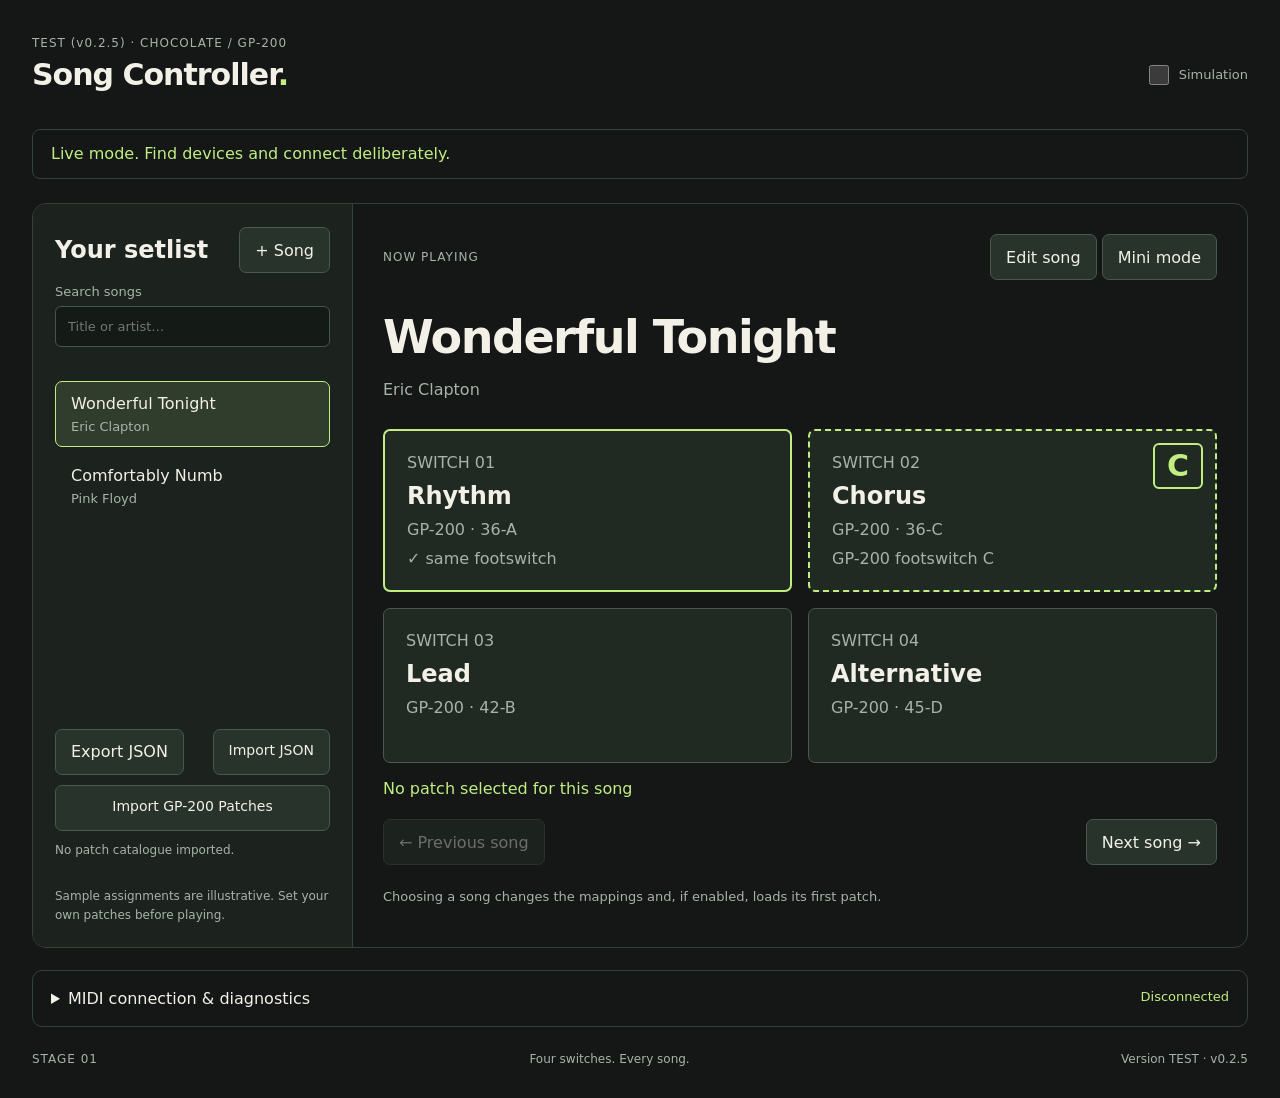
==== commit 47f8e017: "Preview of v0.2.5 (0f4f89d): Reconnect button after MIDI unplug, Simulation off at launch (TEST) Co-" ====
--- a/index.html
+++ b/index.html
@@ -1,10 +1,10 @@
 <!doctype html>
 <html lang="en"><head><meta charset="utf-8"><meta name="viewport" content="width=device-width,initial-scale=1"><title>Chocolate · Song Controller</title><link rel="stylesheet" href="style.css"><link rel="manifest" href="manifest.webmanifest"><meta name="theme-color" content="#141715"><link rel="icon" href="icons/live-192.png"><script src="version.js"></script></head><body>
-<header><div><span class="eyebrow" id="eyebrow">CHOCOLATE / GP-200</span><h1>Song Controller<span class="dot">.</span></h1></div><label class="mode"><input id="simulation" type="checkbox" checked> Simulation</label></header>
-<button id="reconnect" hidden>⚠ MIDI lost · tap to reconnect</button><button id="update" hidden>Update ready · reload</button><div id="notice" role="status" aria-live="polite">Simulation ready. No MIDI will be transmitted.</div>
+<header><div><span class="eyebrow" id="eyebrow">CHOCOLATE / GP-200</span><h1>Song Controller<span class="dot">.</span></h1></div><label class="mode"><input id="simulation" type="checkbox"> Simulation</label></header>
+<button id="reconnect" hidden>⚠ MIDI lost · tap to reconnect</button><button id="update" hidden>Update ready · reload</button><div id="notice" role="status" aria-live="polite">Live mode. Find devices and connect deliberately.</div>
 <main><aside><div class="row"><h2>Your setlist</h2><button id="add">+ Song</button></div><label>Search songs<input id="search" type="search" placeholder="Title or artist…"></label><nav id="songs" aria-label="Song list"></nav><div class="row"><button id="export">Export JSON</button><label class="file">Import JSON<input id="import" type="file" accept=".json,application/json"></label></div><label class="file patch-import">Import GP-200 Patches<input id="patch-import" type="file" accept=".zip,application/zip"></label><p id="patch-summary" role="status" aria-live="polite">No patch catalogue imported.</p><div id="patch-flags" hidden><strong>Check these assignments</strong><ul id="patch-flag-list"></ul><p>They may play the wrong patch. Fix each in Edit Song, or Dismiss it if the assignment is right. Changing that switch’s label, bank or slot also clears its warning.</p></div><button id="undo-reconcile" hidden>Undo last reconciliation</button><p id="undo-reason" role="status" hidden></p><small>Sample assignments are illustrative. Set your own patches before playing.</small></aside>
 <section class="performance"><div class="row"><span class="eyebrow">NOW PLAYING</span><span class="actions"><button id="edit">Edit song</button> <button id="mini-toggle">Mini mode</button></span></div><h2 id="title"></h2><select id="mini-song" aria-label="Current song"></select><p id="artist"></p><div id="patches" class="patches"></div><p id="selected" aria-live="polite">No patch selected</p><div class="row"><button id="previous">← Previous song</button><button id="next">Next song →</button></div><p class="hint">Choosing a song changes the mappings and, if enabled, loads its first patch.</p></section></main>
-<details><summary>MIDI connection & diagnostics <span id="status">Simulation</span></summary><div class="settings"><p>Close MIDI-OX first. GP-200 receive source: USB; receive channel: 1.</p><div class="row"><button id="discover">Find MIDI devices</button><button id="disconnect">Disconnect</button></div><label>Chocolate input<select id="input"></select></label><label>GP-200 output<select id="output"></select></label><label>Song Select MIDI Input (optional)<select id="song-input"></select></label><small>Optional: lets MobileSheets or another MIDI app choose songs by MIDI Song Number. Send CC0 (bank) before every Program Change; the last bank is remembered per channel.</small><button id="connect">Connect selected devices</button><pre id="log" aria-label="MIDI diagnostic log"></pre></div></details>
+<details><summary>MIDI connection & diagnostics <span id="status">Disconnected</span></summary><div class="settings"><p>Close MIDI-OX first. GP-200 receive source: USB; receive channel: 1.</p><div class="row"><button id="discover">Find MIDI devices</button><button id="disconnect">Disconnect</button></div><label>Chocolate input<select id="input"></select></label><label>GP-200 output<select id="output"></select></label><label>Song Select MIDI Input (optional)<select id="song-input"></select></label><small>Optional: lets MobileSheets or another MIDI app choose songs by MIDI Song Number. Send CC0 (bank) before every Program Change; the last bank is remembered per channel.</small><button id="connect">Connect selected devices</button><pre id="log" aria-label="MIDI diagnostic log"></pre></div></details>
 <dialog id="editor"><form id="form"><div class="row"><h2>Edit song</h2><button type="button" id="cancel">Cancel</button></div><label>Title<input name="title" required maxlength="200"></label><label>Artist<input name="artist" maxlength="200"></label><label>MIDI Song Number (optional)<input name="midiSong" type="number" min="1" max="16384" step="1" placeholder="None"></label><label class="check"><input name="autoLoad" type="checkbox"> Auto-load first patch</label><small id="midi-song-hint"></small><div id="assignments"></div><p id="edit-error" role="alert"></p><div class="row"><button type="button" id="up">Move up</button><button type="button" id="down">Move down</button><button type="button" id="delete" class="danger">Delete song</button><button type="submit" class="primary">Save changes</button></div></form></dialog>
 <dialog id="reconcile" aria-labelledby="reconcile-title"><h2 id="reconcile-title">Review patch import</h2><div id="reconcile-warnings"></div><p id="reconcile-baseline"><strong>Check first:</strong> updates assume each song currently points to the right patch in the saved catalogue. If patches moved in an earlier import and songs were not updated, these updates will follow the wrong names. If your songs already play the right patches on the GP-200, choose “Names only” to set a trustworthy baseline.</p><div id="reconcile-rows"></div><p id="reconcile-note"></p><p id="reconcile-error" role="alert"></p><div class="row"><button type="button" id="reconcile-cancel">Cancel</button><button type="button" id="reconcile-names">Names only</button><button type="button" id="reconcile-apply" class="primary">Apply</button></div></dialog>
 <footer>STAGE 01<span>Four switches. Every song.</span><span id="version"></span></footer><script type="module" src="app.js"></script></body></html>
